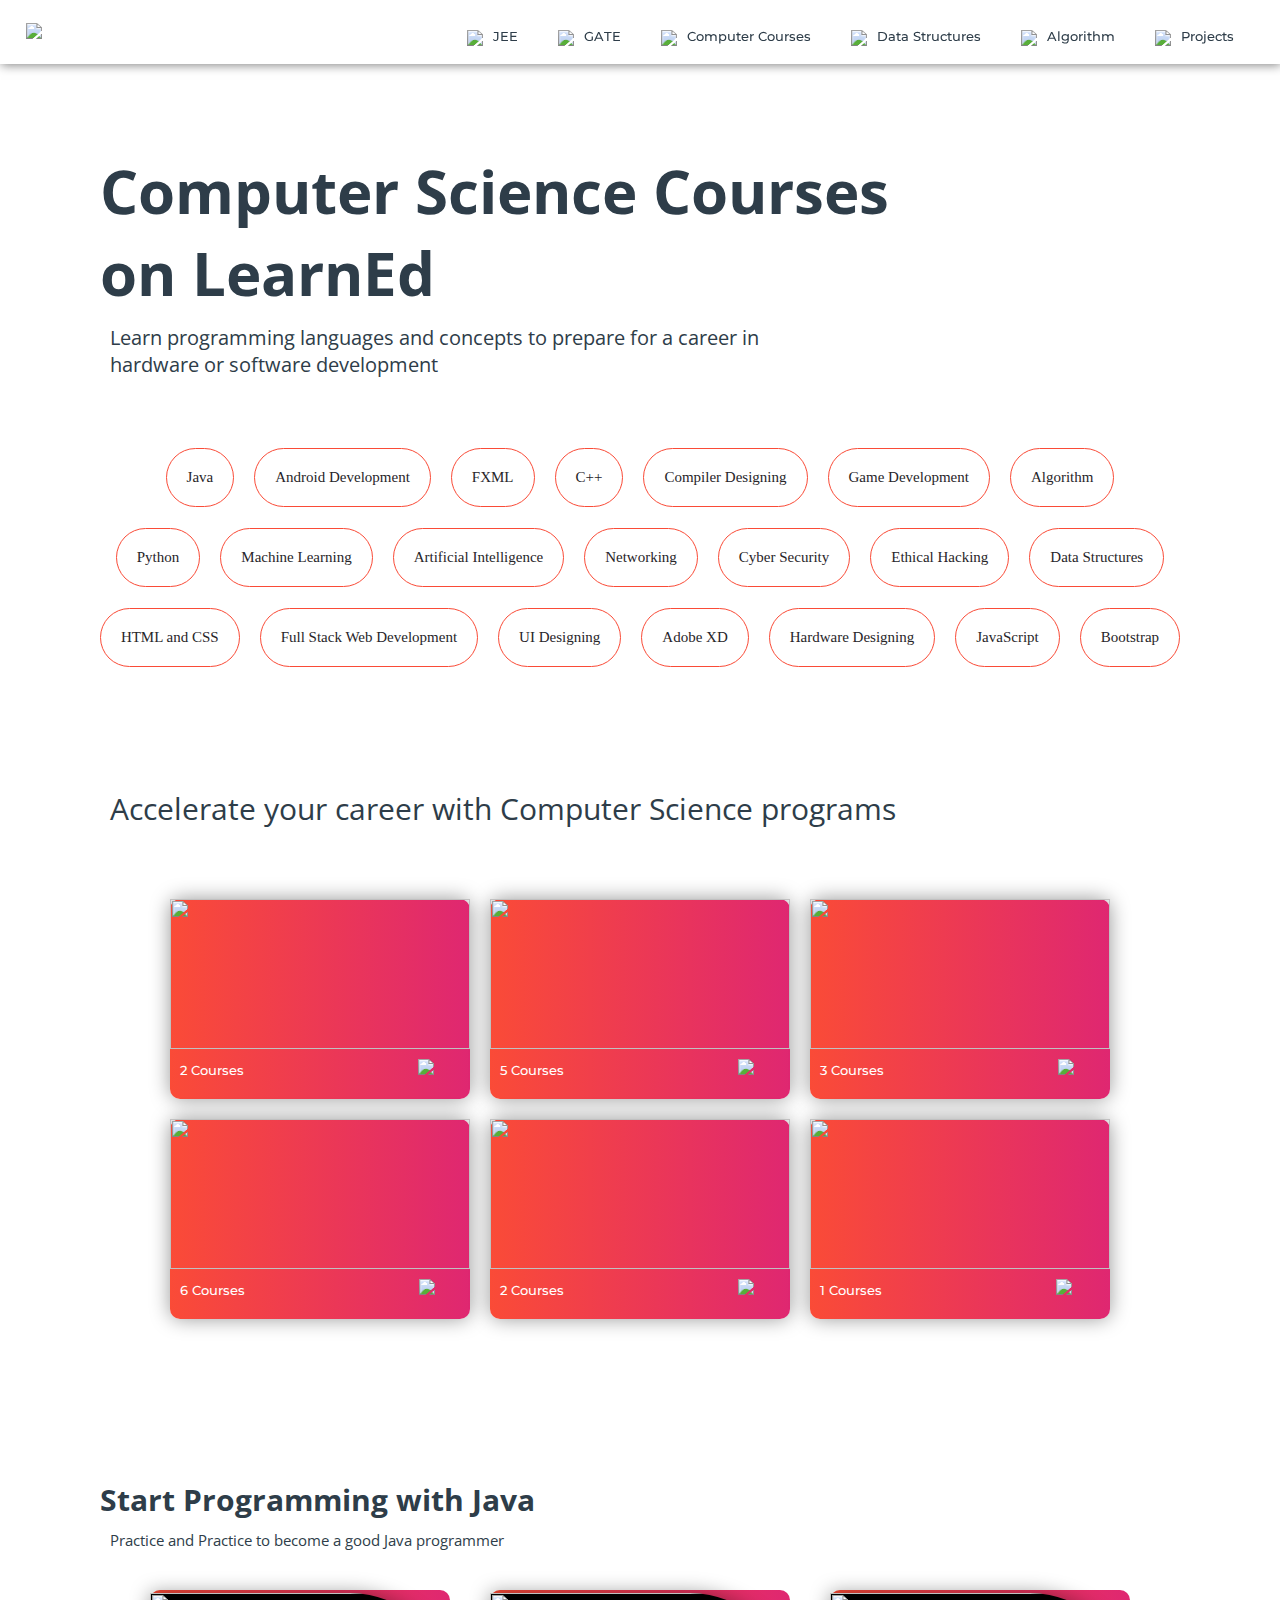
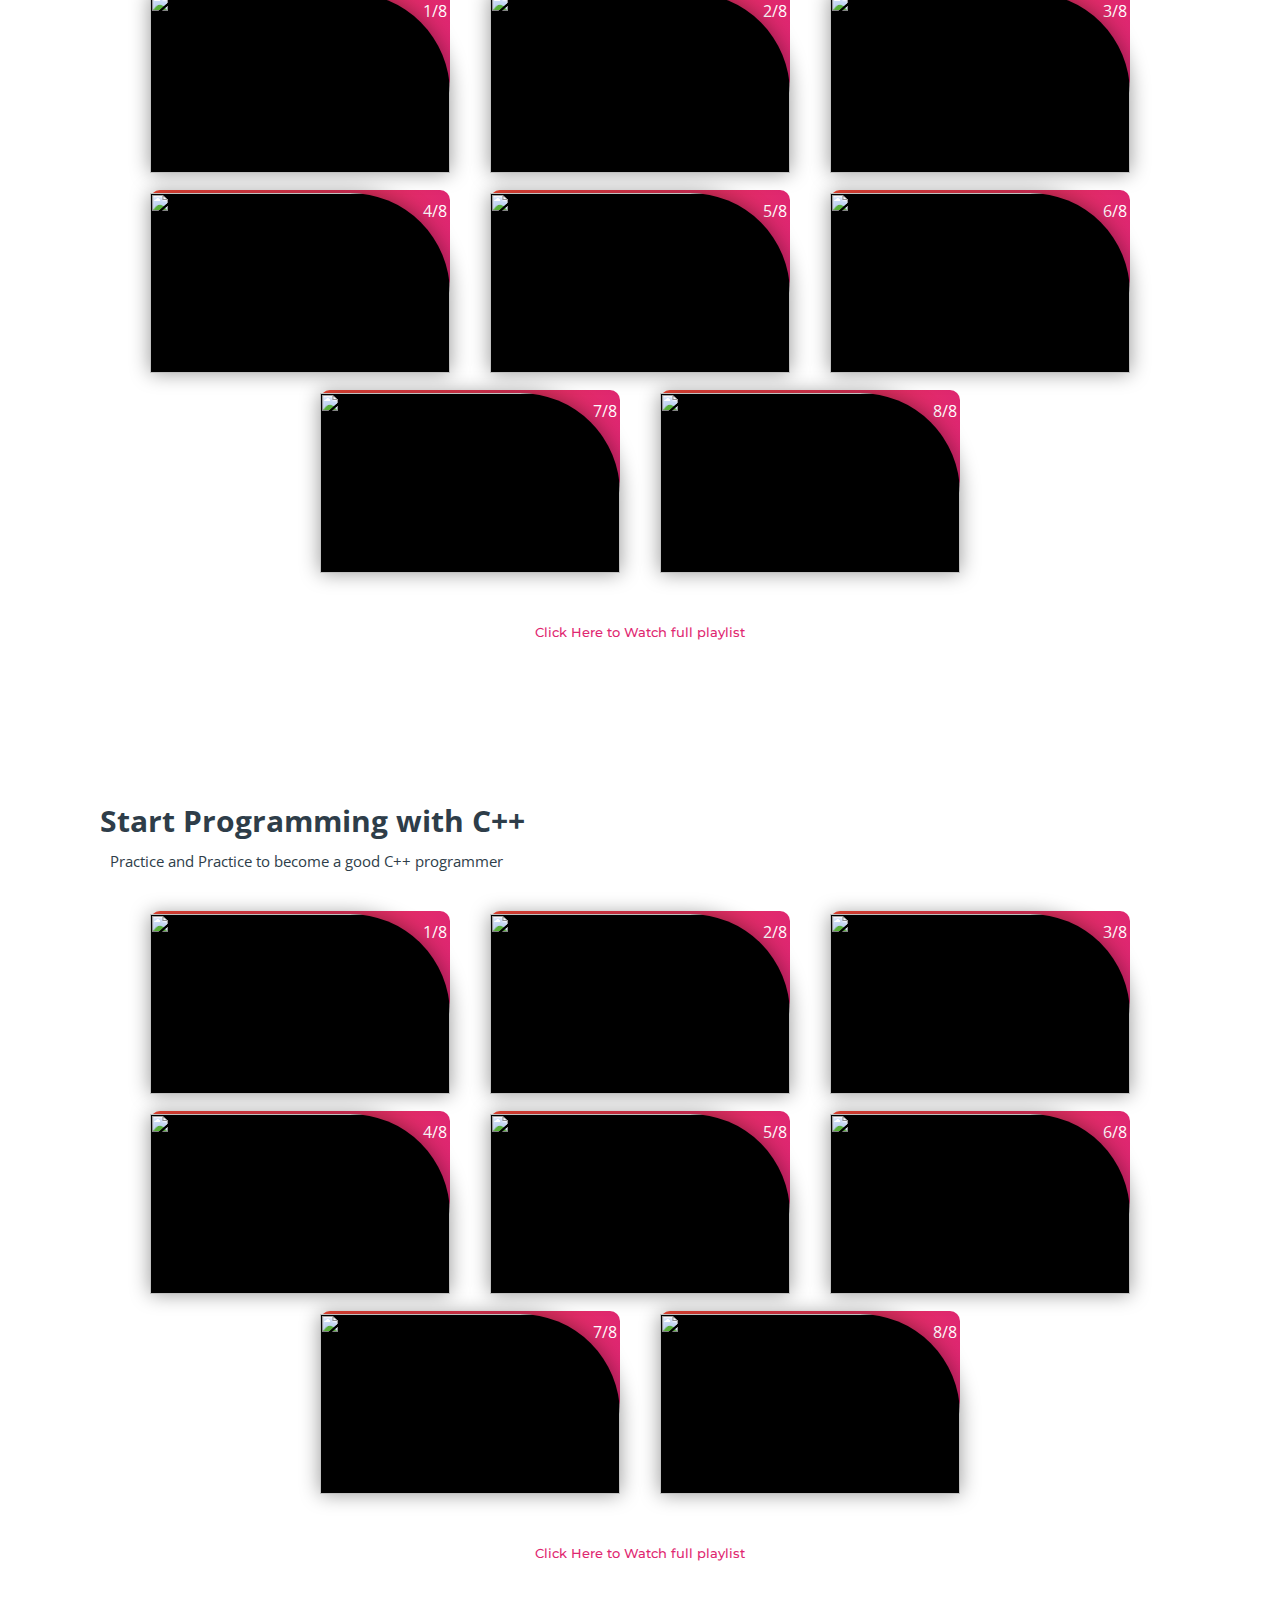
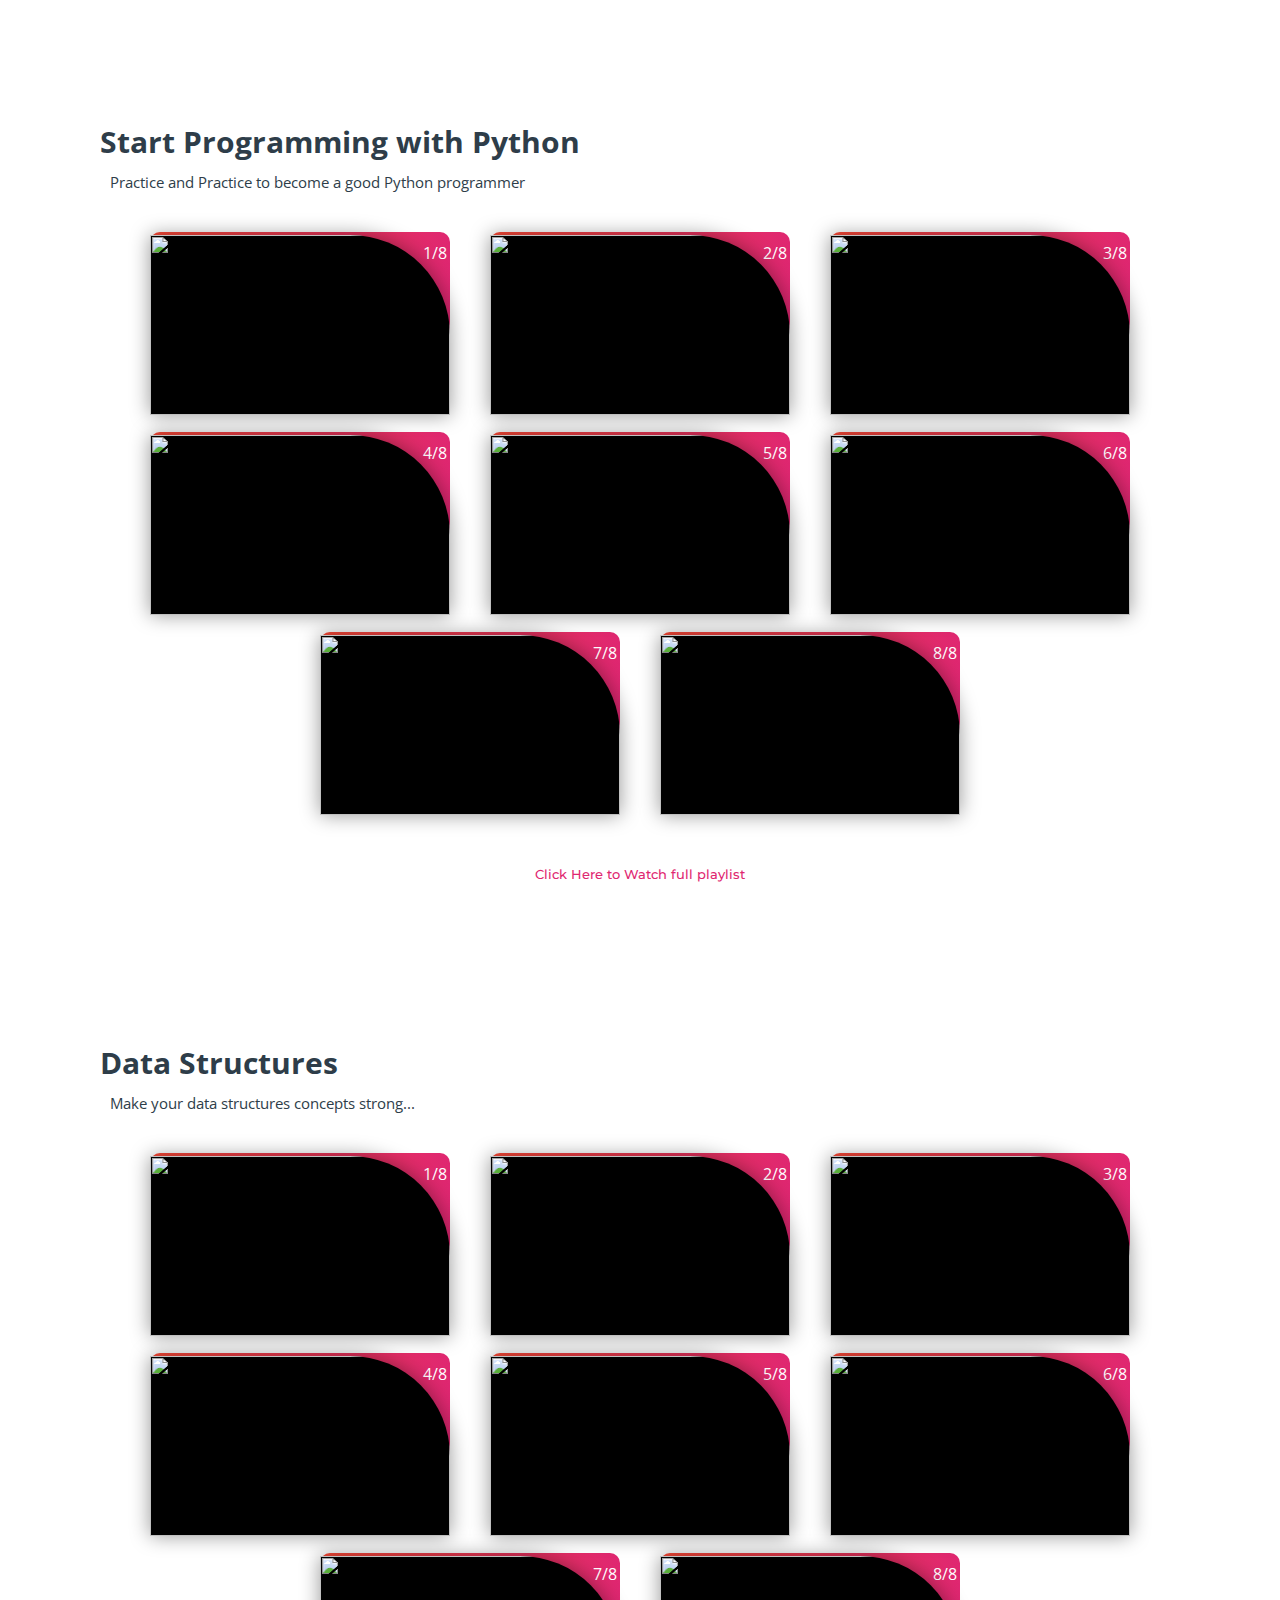
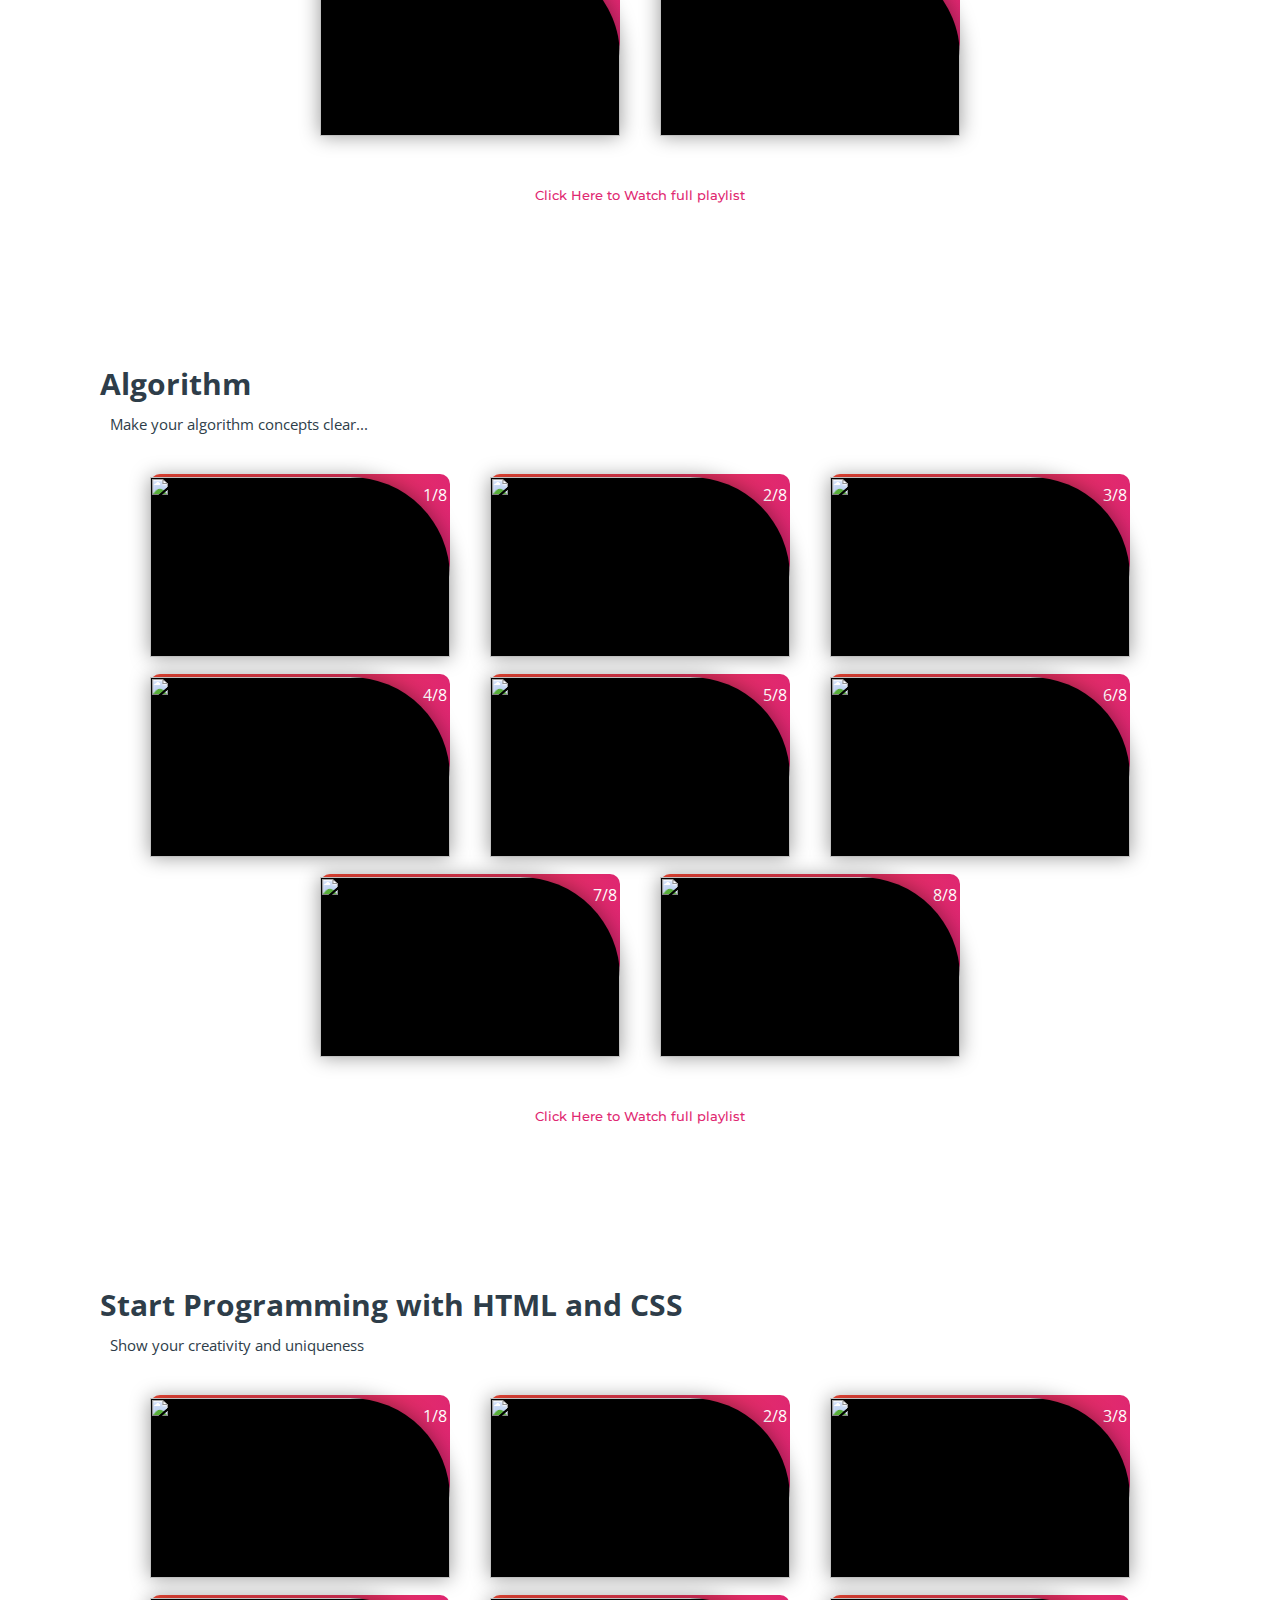
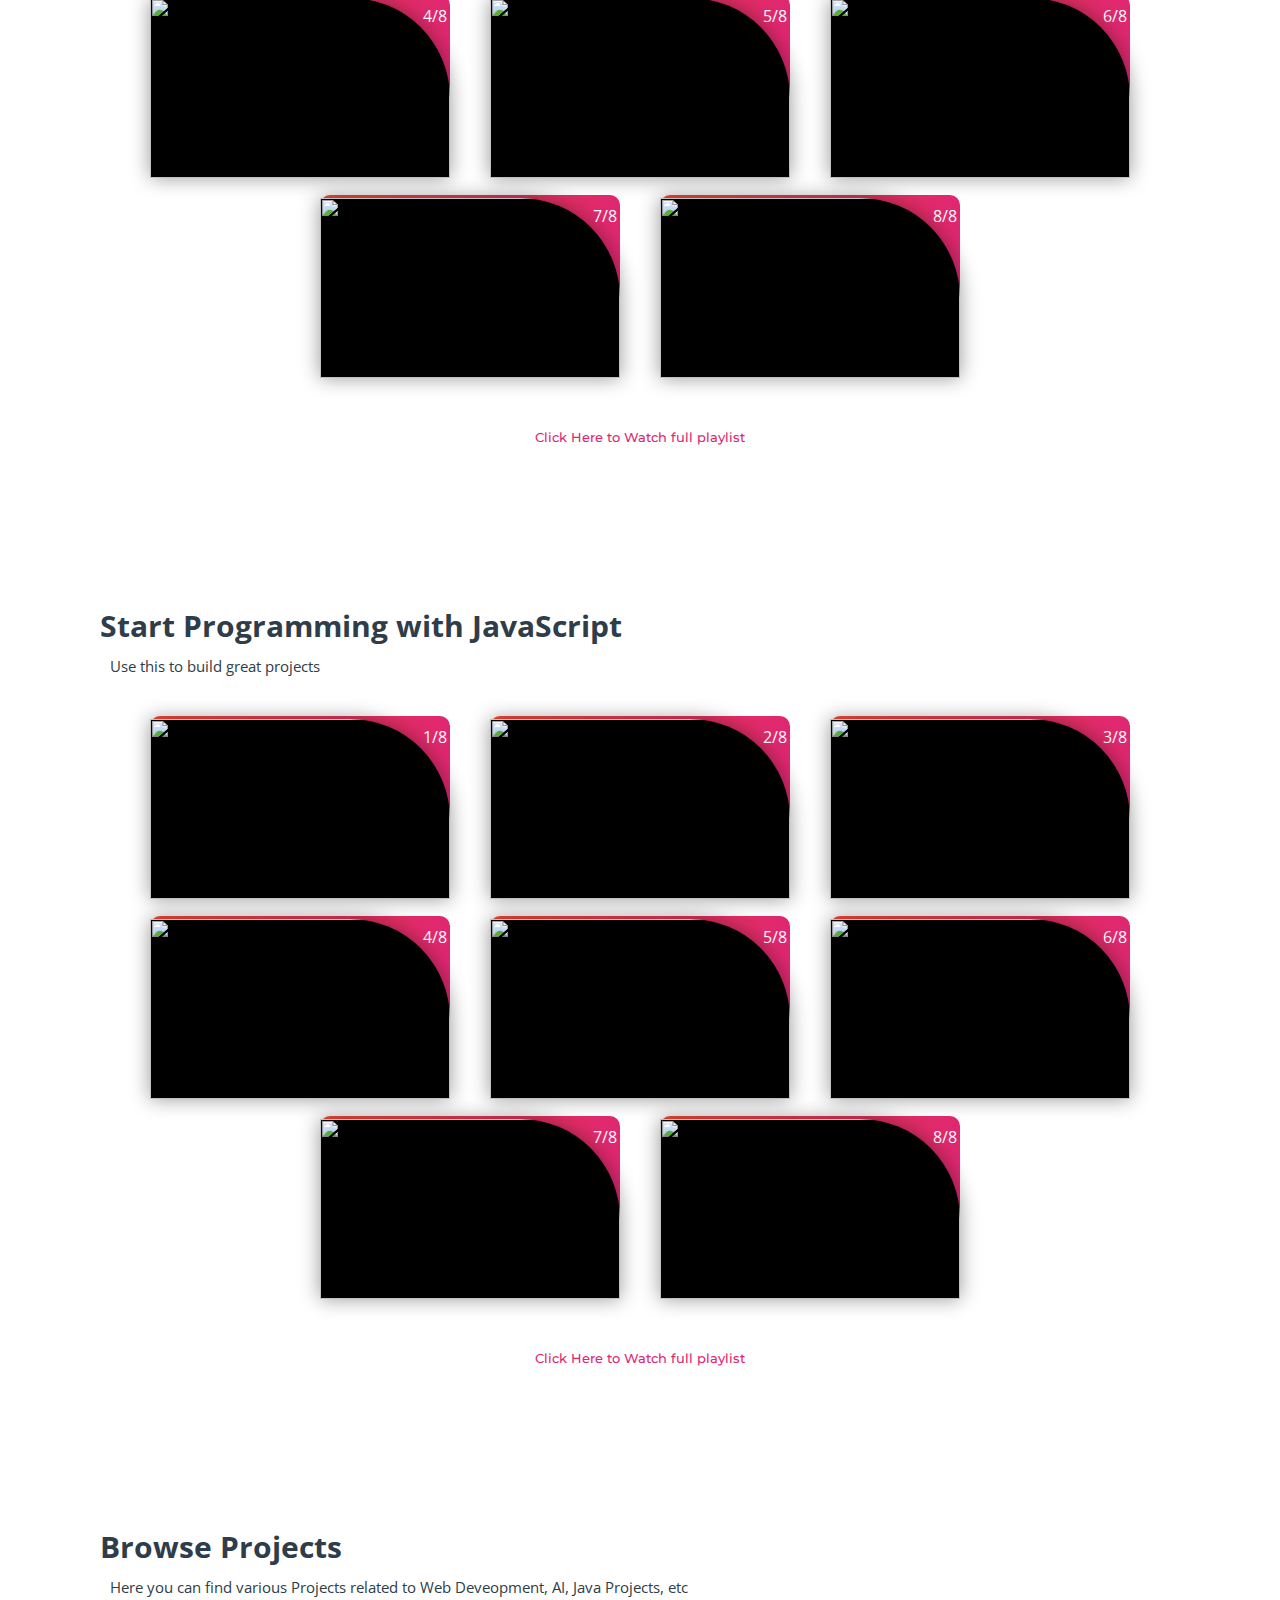
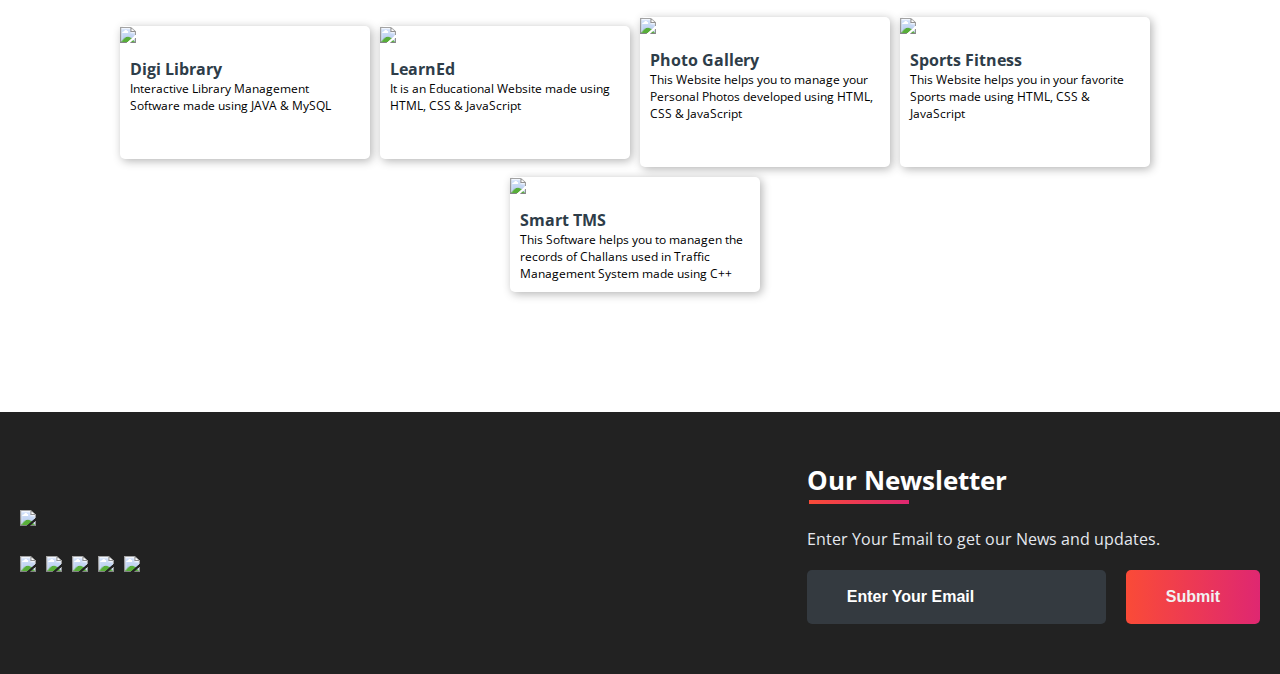
==== subjects/computer_courses.html @ 51c5b4ec "Add files via upload" ====
<!DOCTYPE html>
<html>
<head>
	<link rel="shortcut icon" type="png" href="../images/icon/favicon.png">
	<title>Computer Science Courses on LearnEd</title>
	<link rel="stylesheet" type="text/css" href="subjects.css">
	<script type="text/javascript" src="../script.js"></script>
</head>
<body>
	
<!-- NAVIGATION -->
	<header>
		<div class="nav" id="nav">
			<div id="learned-logo">
			<a href="../index.html"><img src="../images/icon/logo.png" style="width: 120px;"></a></div>
			<div class="switch-tab" id="switch-tab" onclick="switchTAB()"><img src="../images/icon/menu.png"></div>
			<ul id="list-switch">
				<li><a href="jee.html"><img src="../images/courses/d1.png" class="icon">JEE</a></li>
				<li><a href="gate.html"><img src="../images/courses/paper.png" class="icon">GATE</a></li>
				<li><a href="#"><img src="../images/courses/computer.png" class="icon">Computer Courses</a></li>
				<li><a href="#data"><img src="../images/courses/data.png" class="icon">Data Structures</a></li>
				<li><a href="#algo"><img src="../images/courses/algo.png" class="icon">Algorithm</a></li>
				<li><a href="#projects"><img src="../images/courses/projects.png" class="icon">Projects</a></li>
			</ul>
			<div class="search" id="search-switch">
				<input type="search" placeholder="Search" class="srch"><button id="srchbtn"><img src="../images/icon/search.png"></button>
			</div>
		</div>
	</header>
	

<!-- MAIN Heading of Page -->
	<div class="title">
		<span>Computer Science Courses<br>on LearnEd</span>
		<div class="shortdesc">
			<p>Learn programming languages and concepts to prepare for a career in<br>hardware or software development</p>
		</div>
	</div>


<!-- Some KeyWords related to Topic -->
	<div class="course">
		<div class="cbox">
		<div class="det"><a href="#java">Java</a></div>
		<div class="det"><a href="https://developer.android.com/">Android Development</a></div>
		<div class="det"><a href="https://docs.oracle.com/javafx/2/get_started/fxml_tutorial.htm">FXML</a></div>
		<div class="det"><a href="#c++">C++</a></div>
		<div class="det"><a href="https://www.geeksforgeeks.org/introduction-of-compiler-design/">Compiler Designing</a></div>
		<div class="det"><a href="https://www.coursera.org/specializations/game-design-and-development">Game Development</a></div>
		<div class="det"><a href="#algo">Algorithm</a></div>
		</div>
		<div class="cbox">
		<div class="det"><a href="#python">Python</a></div>
		<div class="det"><a href="https://www.coursera.org/learn/machine-learning">Machine Learning</a></div>
		<div class="det"><a href="https://en.wikipedia.org/wiki/Artificial_intelligence">Artificial Intelligence</a></div>
		<div class="det"><a href="https://en.wikipedia.org/wiki/Network">Networking</a></div>
		<div class="det"><a href="https://www.kaspersky.co.in/resource-center/definitions/what-is-cyber-security">Cyber Security</a></div>
		<div class="det"><a href="https://www.eccouncil.org/ethical-hacking/">Ethical Hacking</a></div>
		<div class="det"><a href="#data">Data Structures</a></div>
		</div>
		<div class="cbox">
		<div class="det"><a href="#html_css">HTML and CSS</a></div>
		<div class="det"><a href="https://www.udacity.com/course/full-stack-web-developer-nanodegree--nd0044">Full Stack Web Development</a></div>
		<div class="det"><a href="https://uxplanet.org/what-is-ui-vs-ux-design-and-the-difference-d9113f6612de?gi=6d9d13f4cc95">UI Designing</a></div>
		<div class="det"><a href="https://www.adobe.com/in/products/xd.html">Adobe XD</a></div>
		<div class="det"><a href="https://www.sciencedirect.com/topics/computer-science/hardware-design">Hardware Designing</a></div>
		<div class="det"><a href="#javascript">JavaScript</a></div>
		<div class="det"><a href="#html_css">Bootstrap</a></div>
		</div>
	</div>


<!-- Courses Available -->
	<div class="inbt">
		Accelerate your career with Computer Science programs
	</div>

	<div class="ccard">
	<center>
		<div class="ccardbox">
			<div class="dcard">
				<div class="fpart"><img src="../images/courses/java-course.jpg"></div>
				<a href="#java"><div class="spart">2 Courses <img src="../images/icon/dropdown.png"></div></a>
			</div>
			<div class="dcard">
				<div class="fpart"><img src="../images/courses/python-course.png"></div>
				<a href="#python"><div class="spart">5 Courses <img src="../images/icon/dropdown.png"></div></a>
			</div>
			<div class="dcard">
				<div class="fpart"><img src="../images/courses/c-course.jpg"></div>
				<a href="#c++"><div class="spart">3 Courses <img src="../images/icon/dropdown.png"></div></a>
			</div>
		</div>
		<div class="ccardbox">
			<div class="dcard">
				<div class="fpart"><img src="../images/courses/web-course.jpg"></div>
				<a href="#html_css"><div class="spart">6 Courses <img src="../images/icon/dropdown.png"></div></a>
			</div>
			<div class="dcard">
				<div class="fpart"><img src="../images/courses/data-course.jpg"></div>
				<a href="#data"><div class="spart">2 Courses <img src="../images/icon/dropdown.png"></div></a>
			</div>
			<div class="dcard">
				<div class="fpart"><img src="../images/courses/algo-course.jpg"></div>
				<a href="#algo"><div class="spart">1 Courses <img src="../images/icon/dropdown.png"></div></a>
			</div>
		</div>
	</center>
	</div>


<!-- Videos on JAVA Lectures -->
	<div class="title2" id="java">
		<span>Start Programming with Java</span>
		<div class="shortdesc2">
			<p>Practice and Practice to become a good Java programmer</p>
		</div>
	</div>
	
	<center>
		<div class="ccardbox2">
			<div class="dcard2"><span class="tag" >1/8</span>
				<div class="fpart2">
					<img src="../images/courses/java-course.jpg">
					<iframe src="https://www.youtube.com/embed/IsLyduxZ9sc" frameborder="0" allow="accelerometer; autoplay; encrypted-media; gyroscope; picture-in-picture" allowfullscreen></iframe>
				</div>
			</div>
			<div class="dcard2"><span class="tag" >2/8</span>
				<div class="fpart2">
					<img src="../images/courses/java-course.jpg">
					<iframe src="https://www.youtube.com/embed/U_vuESBFEpE" frameborder="0" allow="accelerometer; autoplay; encrypted-media; gyroscope; picture-in-picture" allowfullscreen></iframe>
				</div>
			</div>
			<div class="dcard2"><span class="tag" >3/8</span>
				<div class="fpart2">
					<img src="../images/courses/java-course.jpg">
					<iframe src="https://www.youtube.com/embed/7i8vbPA37y0" frameborder="0" allow="accelerometer; autoplay; encrypted-media; gyroscope; picture-in-picture" allowfullscreen></iframe>
				</div>
			</div>
			<div class="dcard2"><span class="tag" >4/8</span>
				<div class="fpart2">
					<img src="../images/courses/java-course.jpg">
					<iframe src="https://www.youtube.com/embed/FB47F-QIk3k" frameborder="0" allow="accelerometer; autoplay; encrypted-media; gyroscope; picture-in-picture" allowfullscreen></iframe>
				</div>
			</div>
			<div class="dcard2"><span class="tag" >5/8</span>
				<div class="fpart2">
					<img src="../images/courses/java-course.jpg">
					<iframe src="https://www.youtube.com/embed/8qyVcHJ1Et4" frameborder="0" allow="accelerometer; autoplay; encrypted-media; gyroscope; picture-in-picture" allowfullscreen></iframe>
				</div>
			</div>
			<div class="dcard2"><span class="tag" >6/8</span>
				<div class="fpart2">
					<img src="../images/courses/java-course.jpg">
					<iframe src="https://www.youtube.com/embed/N53Vf8HGd-0" frameborder="0" allow="accelerometer; autoplay; encrypted-media; gyroscope; picture-in-picture" allowfullscreen></iframe>
				</div>
			</div>
			<div class="dcard2"><span class="tag" >7/8</span>
				<div class="fpart2">
					<img src="../images/courses/java-course.jpg">
					<iframe src="https://www.youtube.com/embed/slz2Vc904Qg" frameborder="0" allow="accelerometer; autoplay; encrypted-media; gyroscope; picture-in-picture" allowfullscreen></iframe>
				</div>
			</div>
			<div class="dcard2"><span class="tag" >8/8</span>
				<div class="fpart2">
					<img src="../images/courses/java-course.jpg">
					<iframe src="https://www.youtube.com/embed/Q0NVRQP1Z5g" frameborder="0" allow="accelerometer; autoplay; encrypted-media; gyroscope; picture-in-picture" allowfullscreen></iframe>
				</div>
			</div>
		</div>
	</center>
	<br><br>
	<div class="click-me">
		<a href="https://www.youtube.com/watch?v=IsLyduxZ9sc&list=PLX9Zi6XTqOKQ7TdRz0QynGIKuMV9Q2H8E" target="_blank">Click Here to Watch full playlist</a>
	</div>

<!-- Videos on C++ Lectures -->

	<div class="title2" id="c++">
		<span>Start Programming with C++</span>
		<div class="shortdesc2">
			<p>Practice and Practice to become a good C++ programmer</p>
		</div>
	</div>
	<center>
		<div class="ccardbox2">
			<div class="dcard2"><span class="tag" >1/8</span>
				<div class="fpart2"><img src="../images/courses/c-course.jpg">
					<iframe src="https://www.youtube.com/embed/Iuo9PpGE04Y" frameborder="0" allow="accelerometer; autoplay; encrypted-media; gyroscope; picture-in-picture" allowfullscreen></iframe>
				</div>
			</div>
			<div class="dcard2"><span class="tag" >2/8</span>
				<div class="fpart2"><img src="../images/courses/c-course.jpg">
					<iframe src="https://www.youtube.com/embed/52dHKRD7cdg" frameborder="0" allow="accelerometer; autoplay; encrypted-media; gyroscope; picture-in-picture" allowfullscreen></iframe>
				</div>
			</div>
			<div class="dcard2"><span class="tag" >3/8</span>
				<div class="fpart2"><img src="../images/courses/c-course.jpg">
					<iframe src="https://www.youtube.com/embed/Iuo9PpGE04Y" frameborder="0" allow="accelerometer; autoplay; encrypted-media; gyroscope; picture-in-picture" allowfullscreen></iframe>
				</div>
			</div>
			<div class="dcard2"><span class="tag" >4/8</span>
				<div class="fpart2"><img src="../images/courses/c-course.jpg">
					<iframe src="https://www.youtube.com/embed/Iuo9PpGE04Y" frameborder="0" allow="accelerometer; autoplay; encrypted-media; gyroscope; picture-in-picture" allowfullscreen></iframe>
				</div>
			</div>
		
			<div class="dcard2"><span class="tag" >5/8</span>
				<div class="fpart2"><img src="../images/courses/c-course.jpg">
					<iframe src="https://www.youtube.com/embed/Iuo9PpGE04Y" frameborder="0" allow="accelerometer; autoplay; encrypted-media; gyroscope; picture-in-picture" allowfullscreen></iframe>
				</div>
			</div>
			<div class="dcard2"><span class="tag" >6/8</span>
				<div class="fpart2"><img src="../images/courses/c-course.jpg">
					<iframe src="https://www.youtube.com/embed/Iuo9PpGE04Y" frameborder="0" allow="accelerometer; autoplay; encrypted-media; gyroscope; picture-in-picture" allowfullscreen></iframe>
				</div>
			</div>
			<div class="dcard2"><span class="tag" >7/8</span>
				<div class="fpart2"><img src="../images/courses/c-course.jpg">
					<iframe src="https://www.youtube.com/embed/Iuo9PpGE04Y" frameborder="0" allow="accelerometer; autoplay; encrypted-media; gyroscope; picture-in-picture" allowfullscreen></iframe>
				</div>
			</div>
			<div class="dcard2"><span class="tag" >8/8</span>
				<div class="fpart2"><img src="../images/courses/c-course.jpg">
					<iframe src="https://www.youtube.com/embed/Iuo9PpGE04Y" frameborder="0" allow="accelerometer; autoplay; encrypted-media; gyroscope; picture-in-picture" allowfullscreen></iframe>
				</div>
			</div>
		</div>
	</center>
<br><br>
	<div class="click-me">
		<a href="https://www.youtube.com/watch?v=Iuo9PpGE04Y&feature=youtu.be" target="_blank">Click Here to Watch full playlist</a>
	</div>

<!-- Videos on PYTHON Lectures -->

	<div class="title2" id="python">
		<span>Start Programming with Python</span>
		<div class="shortdesc2">
			<p>Practice and Practice to become a good Python programmer</p>
		</div>
	</div>
	<center>
		<div class="ccardbox2">
			<div class="dcard2"><span class="tag" >1/8</span>
				<div class="fpart2"><img src="../images/courses/python-course.png">
					<iframe src="https://www.youtube.com/embed/QXeEoD0pB3E" frameborder="0" allow="accelerometer; autoplay; encrypted-media; gyroscope; picture-in-picture" allowfullscreen></iframe>
				</div>
			</div>
			<div class="dcard2"><span class="tag" >2/8</span>
				<div class="fpart2"><img src="../images/courses/python-course.png">
					<iframe src="https://www.youtube.com/embed/QXeEoD0pB3E" frameborder="0" allow="accelerometer; autoplay; encrypted-media; gyroscope; picture-in-picture" allowfullscreen></iframe>
				</div>
			</div>
			<div class="dcard2"><span class="tag" >3/8</span>
				<div class="fpart2"><img src="../images/courses/python-course.png">
					<iframe src="https://www.youtube.com/embed/QXeEoD0pB3E" frameborder="0" allow="accelerometer; autoplay; encrypted-media; gyroscope; picture-in-picture" allowfullscreen></iframe>
				</div>
			</div>
			<div class="dcard2"><span class="tag" >4/8</span>
				<div class="fpart2"><img src="../images/courses/python-course.png">
					<iframe src="https://www.youtube.com/embed/QXeEoD0pB3E" frameborder="0" allow="accelerometer; autoplay; encrypted-media; gyroscope; picture-in-picture" allowfullscreen></iframe>
				</div>
			</div>
		
			<div class="dcard2"><span class="tag" >5/8</span>
				<div class="fpart2"><img src="../images/courses/python-course.png">
					<iframe src="https://www.youtube.com/embed/QXeEoD0pB3E" frameborder="0" allow="accelerometer; autoplay; encrypted-media; gyroscope; picture-in-picture" allowfullscreen></iframe>
				</div>
			</div>
			<div class="dcard2"><span class="tag" >6/8</span>
				<div class="fpart2"><img src="../images/courses/python-course.png">
					<iframe src="https://www.youtube.com/embed/QXeEoD0pB3E" frameborder="0" allow="accelerometer; autoplay; encrypted-media; gyroscope; picture-in-picture" allowfullscreen></iframe>
				</div>
			</div>
			<div class="dcard2"><span class="tag" >7/8</span>
				<div class="fpart2"><img src="../images/courses/python-course.png">
					<iframe src="https://www.youtube.com/embed/QXeEoD0pB3E" frameborder="0" allow="accelerometer; autoplay; encrypted-media; gyroscope; picture-in-picture" allowfullscreen></iframe>
				</div>
			</div>
			<div class="dcard2"><span class="tag" >8/8</span>
				<div class="fpart2"><img src="../images/courses/python-course.png">
					<iframe src="https://www.youtube.com/embed/QXeEoD0pB3E" frameborder="0" allow="accelerometer; autoplay; encrypted-media; gyroscope; picture-in-picture" allowfullscreen></iframe>
				</div>
			</div>
		</div>
	</center>

<br><br>
	<div class="click-me">
		<a href="https://youtu.be/QXeEoD0pB3E" target="_blank">Click Here to Watch full playlist</a>
	</div>
<!-- Videos on DATA STRUCTURES Lectures -->

	<div class="title2" id="data">
		<span>Data Structures</span>
		<div class="shortdesc2">
			<p>Make your data structures concepts strong...</p>
		</div>
	</div>
	<center>
		<div class="ccardbox2">
			<div class="dcard2"><span class="tag" >1/8</span>
				<div class="fpart2"><img src="../images/courses/data-course.jpg">
					<iframe src="https://www.youtube.com/embed/Db9ZYbJONHc" frameborder="0" allow="accelerometer; autoplay; encrypted-media; gyroscope; picture-in-picture" allowfullscreen></iframe>
				</div>
			</div>
			<div class="dcard2"><span class="tag" >2/8</span>
				<div class="fpart2"><img src="../images/courses/data-course.jpg">
					<iframe src="https://www.youtube.com/embed/Db9ZYbJONHc" frameborder="0" allow="accelerometer; autoplay; encrypted-media; gyroscope; picture-in-picture" allowfullscreen></iframe>
				</div>
			</div>
			<div class="dcard2"><span class="tag" >3/8</span>
				<div class="fpart2"><img src="../images/courses/data-course.jpg">
					<iframe src="https://www.youtube.com/embed/Db9ZYbJONHc" frameborder="0" allow="accelerometer; autoplay; encrypted-media; gyroscope; picture-in-picture" allowfullscreen></iframe>
				</div>
			</div>
			<div class="dcard2"><span class="tag" >4/8</span>
				<div class="fpart2"><img src="../images/courses/data-course.jpg">
					<iframe src="https://www.youtube.com/embed/Db9ZYbJONHc" frameborder="0" allow="accelerometer; autoplay; encrypted-media; gyroscope; picture-in-picture" allowfullscreen></iframe>
				</div>
			</div>
		
			<div class="dcard2"><span class="tag" >5/8</span>
				<div class="fpart2"><img src="../images/courses/data-course.jpg">
					<iframe src="https://www.youtube.com/embed/Db9ZYbJONHc" frameborder="0" allow="accelerometer; autoplay; encrypted-media; gyroscope; picture-in-picture" allowfullscreen></iframe>
				</div>
			</div>
			<div class="dcard2"><span class="tag" >6/8</span>
				<div class="fpart2"><img src="../images/courses/data-course.jpg">
					<iframe src="https://www.youtube.com/embed/Db9ZYbJONHc" frameborder="0" allow="accelerometer; autoplay; encrypted-media; gyroscope; picture-in-picture" allowfullscreen></iframe>
				</div>
			</div>
			<div class="dcard2"><span class="tag" >7/8</span>
				<div class="fpart2"><img src="../images/courses/data-course.jpg">
					<iframe src="https://www.youtube.com/embed/Db9ZYbJONHc" frameborder="0" allow="accelerometer; autoplay; encrypted-media; gyroscope; picture-in-picture" allowfullscreen></iframe>
				</div>
			</div>
			<div class="dcard2"><span class="tag" >8/8</span>
				<div class="fpart2"><img src="../images/courses/data-course.jpg">
					<iframe src="https://www.youtube.com/embed/Db9ZYbJONHc" frameborder="0" allow="accelerometer; autoplay; encrypted-media; gyroscope; picture-in-picture" allowfullscreen></iframe>
				</div>
			</div>
		</div>
	</center>
<br><br>
	<div class="click-me">
		<a href="https://www.youtube.com/watch?v=Db9ZYbJONHc" target="_blank">Click Here to Watch full playlist</a>
	</div>

<!-- Videos on ALGORITHM Lectures -->

	<div class="title2" id="algo">
		<span>Algorithm</span>
		<div class="shortdesc2">
			<p>Make your algorithm concepts clear...</p>
		</div>
	</div>
	<center>
		<div class="ccardbox2">
			<div class="dcard2"><span class="tag" >1/8</span>
				<div class="fpart2"><img src="../images/courses/algo-course.jpg">
					<iframe src="https://www.youtube.com/embed/0IAPZzGSbME" frameborder="0" allow="accelerometer; autoplay; encrypted-media; gyroscope; picture-in-picture" allowfullscreen></iframe>
				</div>
			</div>
			<div class="dcard2"><span class="tag" >2/8</span>
				<div class="fpart2"><img src="../images/courses/algo-course.jpg">
					<iframe src="https://www.youtube.com/embed/0IAPZzGSbME" frameborder="0" allow="accelerometer; autoplay; encrypted-media; gyroscope; picture-in-picture" allowfullscreen></iframe>
				</div>
			</div>
			<div class="dcard2"><span class="tag" >3/8</span>
				<div class="fpart2"><img src="../images/courses/algo-course.jpg">
					<iframe src="https://www.youtube.com/embed/0IAPZzGSbME" frameborder="0" allow="accelerometer; autoplay; encrypted-media; gyroscope; picture-in-picture" allowfullscreen></iframe>
				</div>
			</div>
			<div class="dcard2"><span class="tag" >4/8</span>
				<div class="fpart2"><img src="../images/courses/algo-course.jpg">
					<iframe src="https://www.youtube.com/embed/0IAPZzGSbME" frameborder="0" allow="accelerometer; autoplay; encrypted-media; gyroscope; picture-in-picture" allowfullscreen></iframe>
				</div>
			</div>
		
			<div class="dcard2"><span class="tag" >5/8</span>
				<div class="fpart2"><img src="../images/courses/algo-course.jpg">
					<iframe src="https://www.youtube.com/embed/0IAPZzGSbME" frameborder="0" allow="accelerometer; autoplay; encrypted-media; gyroscope; picture-in-picture" allowfullscreen></iframe>
				</div>
			</div>
			<div class="dcard2"><span class="tag" >6/8</span>
				<div class="fpart2"><img src="../images/courses/algo-course.jpg">
					<iframe src="https://www.youtube.com/embed/0IAPZzGSbME" frameborder="0" allow="accelerometer; autoplay; encrypted-media; gyroscope; picture-in-picture" allowfullscreen></iframe>
				</div>
			</div>
			<div class="dcard2"><span class="tag" >7/8</span>
				<div class="fpart2"><img src="../images/courses/algo-course.jpg">
					<iframe src="https://www.youtube.com/embed/0IAPZzGSbME" frameborder="0" allow="accelerometer; autoplay; encrypted-media; gyroscope; picture-in-picture" allowfullscreen></iframe>
				</div>
			</div>
			<div class="dcard2"><span class="tag" >8/8</span>
				<div class="fpart2"><img src="../images/courses/algo-course.jpg">
					<iframe src="https://www.youtube.com/embed/0IAPZzGSbME" frameborder="0" allow="accelerometer; autoplay; encrypted-media; gyroscope; picture-in-picture" allowfullscreen></iframe>
				</div>
			</div>
		</div>
	</center>
<br><br>
	<div class="click-me">
		<a href="https://www.youtube.com/watch?v=0IAPZzGSbME" target="_blank">Click Here to Watch full playlist</a>
	</div>

<!-- Videos on HTML and CSS Lectures -->

	<div class="title2" id="html_css">
		<span>Start Programming with HTML and CSS</span>
		<div class="shortdesc2">
			<p>Show your creativity and uniqueness</p>
		</div>
	</div>
	<center>
		<div class="ccardbox2">
			<div class="dcard2"><span class="tag" >1/8</span>
				<div class="fpart2"><img src="../images/courses/web-course.jpg">
					<iframe src="https://www.youtube.com/embed/TKYsuU86-DQ" frameborder="0" allow="accelerometer; autoplay; encrypted-media; gyroscope; picture-in-picture" allowfullscreen></iframe>
				</div>
			</div>
			<div class="dcard2"><span class="tag" >2/8</span>
				<div class="fpart2"><img src="../images/courses/web-course.jpg">
					<iframe src="https://www.youtube.com/embed/TKYsuU86-DQ" frameborder="0" allow="accelerometer; autoplay; encrypted-media; gyroscope; picture-in-picture" allowfullscreen></iframe>
				</div>
			</div>
			<div class="dcard2"><span class="tag" >3/8</span>
				<div class="fpart2"><img src="../images/courses/web-course.jpg">
					<iframe src="https://www.youtube.com/embed/TKYsuU86-DQ" frameborder="0" allow="accelerometer; autoplay; encrypted-media; gyroscope; picture-in-picture" allowfullscreen></iframe>
				</div>
			</div>
			<div class="dcard2"><span class="tag" >4/8</span>
				<div class="fpart2"><img src="../images/courses/web-course.jpg">
					<iframe src="https://www.youtube.com/embed/TKYsuU86-DQ" frameborder="0" allow="accelerometer; autoplay; encrypted-media; gyroscope; picture-in-picture" allowfullscreen></iframe>
				</div>
			</div>
		
			<div class="dcard2"><span class="tag" >5/8</span>
				<div class="fpart2"><img src="../images/courses/web-course.jpg">
					<iframe src="https://www.youtube.com/embed/TKYsuU86-DQ" frameborder="0" allow="accelerometer; autoplay; encrypted-media; gyroscope; picture-in-picture" allowfullscreen></iframe>
				</div>
			</div>
			<div class="dcard2"><span class="tag" >6/8</span>
				<div class="fpart2"><img src="../images/courses/web-course.jpg">
					<iframe src="https://www.youtube.com/embed/TKYsuU86-DQ" frameborder="0" allow="accelerometer; autoplay; encrypted-media; gyroscope; picture-in-picture" allowfullscreen></iframe>
				</div>
			</div>
			<div class="dcard2"><span class="tag" >7/8</span>
				<div class="fpart2"><img src="../images/courses/web-course.jpg">
					<iframe src="https://www.youtube.com/embed/TKYsuU86-DQ" frameborder="0" allow="accelerometer; autoplay; encrypted-media; gyroscope; picture-in-picture" allowfullscreen></iframe>
				</div>
			</div>
			<div class="dcard2"><span class="tag" >8/8</span>
				<div class="fpart2"><img src="../images/courses/web-course.jpg">
					<iframe src="https://www.youtube.com/embed/TKYsuU86-DQ" frameborder="0" allow="accelerometer; autoplay; encrypted-media; gyroscope; picture-in-picture" allowfullscreen></iframe>
				</div>
			</div>
		</div>
	</center>

<br><br>
	<div class="click-me">
		<a href="https://www.youtube.com/watch?v=TKYsuU86-DQ" target="_blank">Click Here to Watch full playlist</a>
	</div>
<!-- Videos on JAVASCRIPT Lectures -->

	<div class="title2" id="javascript">
		<span>Start Programming with JavaScript</span>
		<div class="shortdesc2">
			<p>Use this to build great projects</p>
		</div>
	</div>
	<center>
		<div class="ccardbox2">
			<div class="dcard2"><span class="tag" >1/8</span>
				<div class="fpart2"><img src="../images/courses/javascript-course.jpg">
					<iframe src="https://www.youtube.com/embed/uDwSnnhl1Ng" frameborder="0" allow="accelerometer; autoplay; encrypted-media; gyroscope; picture-in-picture" allowfullscreen></iframe>
				</div>
			</div>
			<div class="dcard2"><span class="tag" >2/8</span>
				<div class="fpart2"><img src="../images/courses/javascript-course.jpg">
					<iframe src="https://www.youtube.com/embed/uDwSnnhl1Ng" frameborder="0" allow="accelerometer; autoplay; encrypted-media; gyroscope; picture-in-picture" allowfullscreen></iframe>
				</div>
			</div>
			<div class="dcard2"><span class="tag" >3/8</span>
				<div class="fpart2"><img src="../images/courses/javascript-course.jpg">
					<iframe src="https://www.youtube.com/embed/uDwSnnhl1Ng" frameborder="0" allow="accelerometer; autoplay; encrypted-media; gyroscope; picture-in-picture" allowfullscreen></iframe>
				</div>
			</div>
			<div class="dcard2"><span class="tag" >4/8</span>
				<div class="fpart2"><img src="../images/courses/javascript-course.jpg">
					<iframe src="https://www.youtube.com/embed/uDwSnnhl1Ng" frameborder="0" allow="accelerometer; autoplay; encrypted-media; gyroscope; picture-in-picture" allowfullscreen></iframe>
				</div>
			</div>
		
			<div class="dcard2"><span class="tag" >5/8</span>
				<div class="fpart2"><img src="../images/courses/javascript-course.jpg">
					<iframe src="https://www.youtube.com/embed/uDwSnnhl1Ng" frameborder="0" allow="accelerometer; autoplay; encrypted-media; gyroscope; picture-in-picture" allowfullscreen></iframe>
				</div>
			</div>
			<div class="dcard2"><span class="tag" >6/8</span>
				<div class="fpart2"><img src="../images/courses/javascript-course.jpg">
					<iframe src="https://www.youtube.com/embed/uDwSnnhl1Ng" frameborder="0" allow="accelerometer; autoplay; encrypted-media; gyroscope; picture-in-picture" allowfullscreen></iframe>
				</div>
			</div>
			<div class="dcard2"><span class="tag" >7/8</span>
				<div class="fpart2"><img src="../images/courses/javascript-course.jpg">
					<iframe src="https://www.youtube.com/embed/uDwSnnhl1Ng" frameborder="0" allow="accelerometer; autoplay; encrypted-media; gyroscope; picture-in-picture" allowfullscreen></iframe>
				</div>
			</div>
			<div class="dcard2"><span class="tag" >8/8</span>
				<div class="fpart2"><img src="../images/courses/javascript-course.jpg">
					<iframe src="https://www.youtube.com/embed/uDwSnnhl1Ng" frameborder="0" allow="accelerometer; autoplay; encrypted-media; gyroscope; picture-in-picture" allowfullscreen></iframe>
				</div>
			</div>
		</div>
	</center>
<br><br>
	<div class="click-me">
		<a href="https://www.youtube.com/watch?v=uDwSnnhl1Ng" target="_blank">Click Here to Watch full playlist</a>
	</div>

<!-- PROJECTS -->
	<div class="title2" id="projects">
		<span>Browse Projects</span>
		<div class="shortdesc2">
			<p>Here you can find various Projects related to Web Deveopment, AI, Java Projects, etc</p>
		</div>
	</div>
	<div class="project-panel">
		<div class="project-card">
			<img src="../images/projects/p1.jpg">
			<div class="info">
				<h4>Digi Library</h4><p>Interactive Library Management Software made using JAVA & MySQL</p>
				<div class="download"><a href="https://github.com/roshan9419" target="_blank">Download</a></div>	
			</div>
		</div>
		<div class="project-card">
			<img src="../images/projects/p2.jpg">
			<div class="info">
				<h4>LearnEd</h4><p>It is an Educational Website made using HTML, CSS & JavaScript</p>
				<div class="download"><a href="https://github.com/roshan9419" target="_blank">Download</a></div>
			</div>
		</div>
		<div class="project-card">
			<img src="../images/projects/p3.jpg">
			<div class="info">
				<h4>Photo Gallery</h4><p>This Website helps you to manage your Personal Photos developed using HTML, CSS & JavaScript</p>
				<div class="download"><a href="https://github.com/roshan9419" target="_blank">Download</a></div>
			</div>
		</div>
		<div class="project-card">
			<img src="../images/projects/p4.jpg">
			<div class="info">
				<h4>Sports Fitness</h4><p>This Website helps you in your favorite Sports made using HTML, CSS & JavaScript</p>
				<div class="download"><a href="https://github.com/roshan9419" target="_blank">Download</a></div>
			</div>
		</div>
		<div class="project-card">
			<img src="../images/projects/p5.jpg">
			<div class="info">
				<h4>Smart TMS</h4><p>This Software helps you to managen the records of Challans used in Traffic Management System made using C++</p>
			</div>
		</div>

	</div>

<br><br><br><br><br>

<!-- FOOTER -->
<footer>
	<div class="footer-container">
		<div class="left-col">
			<img src="../images/icon/logo - Copy.png" style="width: 200px;">
			<div class="logo"></div>
			<div class="social-media">
				<a href="#"><img src="../images/icon\fb.png"></a>
				<a href="#"><img src="../images/icon\insta.png"></a>
				<a href="#"><img src="../images/icon\tt.png"></a>
				<a href="#"><img src="../images/icon\ytube.png"></a>
				<a href="#"><img src="../images/icon\linkedin.png"></a>
			</div>
		</div>
		<div class="right-col">
			<h1 style="color: #fff">Our Newsletter</h1>
			<div class="border"></div><br>
			<p>Enter Your Email to get our News and updates.</p>
			<form class="newsletter-form">
				<input class="txtb" type="email" placeholder="Enter Your Email">
				<input class="btn" type="submit" value="Submit">
			</form>
		</div>
	</div>
</footer>

</body>
</html>
---- subjects/subjects.css ----
@import url('https://fonts.googleapis.com/css?family=Montserrat:500&display=swap');
@import url('https://fonts.googleapis.com/css?family=Dancing+Script&display=swap');
@import url('https://fonts.googleapis.com/css?family=Open+Sans&display=swap');

* {
	box-sizing: border-box;
	margin: 0;
	padding: 0;
}
html {
	scroll-behavior: smooth;
}
body {
	background: #FFF;
	font-family: 'Open Sans', sans-serif;
}

/*SCROLLBAR Styling*/
::-webkit-scrollbar {
  width: 5px;
}
::-webkit-scrollbar-thumb {
  background: #FA4B37;
  border-radius: 5px;
}
::-webkit-scrollbar-thumb:hover {
  background: #DF2771; 
}

/*NAVIGATION BAR*/
.nav
{
	width: 100%;
	background-color: #fff;
	display: flex;
	flex-wrap: wrap;
	justify-content: space-between;
	align-items: center;
	padding: 20px 2%;
	position: fixed;
	top: 0px;
	z-index: 10;
	box-shadow: 1px 1px 10px rgba(0,0,0,0.5);
}

.nav li, a, button
{
	float: left;
	font-family: "Montserrat", sans-serif;
	font-weight: 500;
	font-size: 13px;
	color: #2E3D49;
	display: block;
	text-decoration: none;
	text-align: center;
}

.nav ul li img {
	width: 20px;
	margin-right: 10px;
	transform: translateY(5px);
	padding-top: 5px;
}

.nav ul li 
{
	list-style: none;
	display: inline-block;
	padding: 0px 20px;
}

.nav ul li a
{
	transition: all 0.3s ease 0s;
}

.nav ul li a:hover
{
	color: #FA4B37;
}

.nav button
{
	padding: 9px 25px;
	background: linear-gradient(to right, #FA4B37, #DF2771);
	color: #fff;
	border: none;
	border-radius: 5px;
	cursor: pointer;
	outline: none;
	transition: all 0.3s ease 0s;
}
#srchbtn {
	padding: 9px 20px;
}
#srchbtn img {
	width: 15px;
	filter: brightness(100);
}
.nav button:hover
{
	opacity: .9;
}
.nav .search
{
	float: right;
}
.nav .search .srch
{
	font-size: 13px;
	width: 300px;
	border: none;
	outline: none;
	border-bottom: 2px solid #FA4B37;
	padding: 9px;
}
.nav .search button
{
	margin-right: 5px;
	float: right;
	margin-left: 10px;
}
.nav .switch-tab {
	cursor: pointer;
	visibility: hidden;
}
.nav .switch-tab img {
	width: 20px;
}
.nav .check-box {
	cursor: pointer;
	visibility: hidden;
}

/*TITLE*/
.title {
	margin-top: 150px;
	margin-left: 100px;
}
.title span{
	font-weight: 700;
	font-family: 'Open Sans', sans-serif;
	font-size: 60px;
	color: #2E3D49;
}
.title .shortdesc {
	padding: 10px;
	font-family: 'Open Sans', sans-serif;
	font-size: 20px;
	color: #2E3D49;
	margin-bottom: 50px;
}

/*Quick Links*/
.course {
	display: grid;
	justify-content: center;
}

.cbox {
	display: inline-flex;
	flex-wrap: wrap;
	justify-content: center;
}
.cbox .det {
	height: 60px;
	margin: 10px;
	background: #fff;
	cursor: pointer;
	border-radius: 50px;
}
.cbox .det a{
	justify-content: space-around;
	width: 100%;
	padding: 20px;
	border-radius: 50px;
	border: 1px solid #FA4B37;
	font-size: 15px;
	color: #272529;
	font-family: cursive;
	text-decoration: none;
}

.cbox .det a:hover{
	background: linear-gradient(to right, #FA4B37, #DF2771);
	color: white;
}

.inbt {
	padding: 10px;
	font-family: 'Open Sans', sans-serif;
	font-size: 30px;
	color: #2E3D49;
	margin: 100px;
	margin-bottom: 50px;
}

/*COURSES AVAILABLE*/
.ccard {
	display: flex;
	flex-wrap: wrap;
	justify-content: center;
	align-items: center;
}
.ccardbox {
	display: flex;
	flex-wrap: wrap;
	justify-content: center;
}

.dcard {
	margin: 10px;
	width: 300px;
	height: 200px;
	background: linear-gradient(to right, #FA4B37, #DF2771);
	border-radius: 10px;
	box-shadow: 0 0 20px rgba(0,0,0,0.4);
}

.dcard .fpart {
	width: inherit;
	height: 150px;
	color: #000;
	text-align: left;
	overflow: hidden;
}
.dcard .fpart img {
	width: 100%;
	height: 100%;
}

.dcard .spart {
	padding: 10px;
	padding-right: 0px;
	color: #fff;
	text-align: left;
	cursor: pointer;
}
.dcard .spart img {
	width: 20px;
	margin-left: 170px;
	cursor: pointer;
	/* transform: rotate(180deg); */
}

.dcard:hover .fpart img{
	transition: .8s ease;
	transform: scale(1.2);
}

/*Small Titles for  Topics*/
.title2 {
	position: relative;
	padding-top: 150px;
	margin-left: 100px;
}
.title2 span{
	font-weight: 700;
	font-family: 'Open Sans', sans-serif;
	font-size: 30px;
	color: #2E3D49;
}
.title2 .shortdesc2 {
	padding: 10px;
	font-family: 'Open Sans', sans-serif;
	font-size: 15px;
	color: #2E3D49;
	margin-bottom: 10px;
}

/*Videos Section*/
.ccardbox2 {
	display: flex;
	justify-content: center;
	flex-wrap: wrap;
}

.dcard2 {
	margin: 20px;
	width: 300px;
	height: 160px;
	background: linear-gradient(to right, #FA4B37, #DF2771);
	border-radius: 10px;
}
.dcard2:hover .fpart2 img {
	display: none;
}
.dcard2 .fpart2 { 
	width: inherit;
	height: 180px;
	background: #000;
	color: #000;
	text-align: left;
	border-top-right-radius: 100px;
	transform: translateY(-19px);
	box-shadow: 0 0 20px rgba(0,0,0,0.4);
	overflow: hidden;
}
.dcard2 .tag {
	position: relative;
	margin-left: 270px;
	top: 10px;
	color: #fff;
}
.dcard2 .fpart2 img {
	width: 100%;
	height: 100%;
}
.fpart2 iframe {
	height: inherit;
	width: inherit;
}

/*Watch Full Playlist*/
.click-me {
	justify-content: center;
	display: flex;
}
.click-me a {
	color: #DF2771;
	text-decoration: none;
	transition-duration: .5s;
	padding: 10px;
}
.click-me a:hover {
	background: #DF2771;
	color: #fff;
}

/*PROJECTS*/
.project-panel {
	/*background: #000;*/
	display: flex;
	flex-wrap: wrap;
	align-items: center;
	justify-content: center;
}
.project-card {
	width: 250px;
	/*height: 220px;*/
	background: #fff;
	margin-right: 10px;
	margin-bottom: 10px;
	border-radius: 5px;
	cursor: pointer;
	box-shadow: 2px 2px 10px rgba(0,0,0,0.3);
}
.project-card img {
	width: inherit;
	/*height: 140px;*/
}
.project-card:hover {
	transform: scale(1.2);
	transition: .5s ease;
}
.project-card:hover .download a{
	visibility: visible;
}
.project-card .info {
	padding: 10px;
}
.project-card .info h4 {
	color: #2E3D49;
}
.project-card .info p {
	font-size: 12px;
}
.download {
	margin-top: 10px;
	display: flex;
	justify-content: center;
}
.download a{
	padding: 5px 10px;
	color: #DF2771;
	font-size: .8em;
	visibility: hidden;
}
.download:hover a{
	transition: .5s ease;
	background: #DF2771;
	color: #fff;
}


/*Sample Papers*/

.sample {
	display: flex;
	align-items: center;
	flex-wrap: wrap;
	justify-content: space-around;
}
.lastSample {
	margin-bottom: 100px;
}
.sample ul {
	margin: 20px;
}

.sample ul li{
	padding: 28px;
	list-style: none;
}

.sample ul li a {
	color: #FA4B37;
	width: 300px;
	font-size: 20px;
}

/*Footer*/

footer {
	color: #E5E8EF;
	background: #000D;
	padding: 50px 0; 
}

footer .footer-container {
	max-width: 1300px;
	margin: auto;
	padding: 0 20px;
	display: flex;
	justify-content: space-between;
	align-items: center;
	flex-wrap: wrap-reverse;
}

footer .social-media img{
	width: 22px;
}

footer .logo {
	width: 180px;
	color: #fff;
	font-family: 'Montserrat', cursive;
}
footer .social-media{
	margin: 20px 0;
}

footer .social-media a{
	color: #001a21;
	margin-right: 10px;
	font-size: 22px;
	text-decoration: none;
}

footer .right-col h1{
	font-size: 26px;
}
footer .border{
	width: 100px;
	height: 4px;
	background: linear-gradient(to right, #FA4B37, #DF2771);
	margin: 2px;
}

footer .newsletter-form {
	display: flex;
	justify-content: center;
	align-items: center;
	flex-wrap: wrap;
}
footer input::placeholder {
  color: white !important;
}
footer .txtb {
	flex: 1;
	padding: 18px 40px;
	font-size: 16px;
	background: #343A40;
	border: none;
	font-weight: 700;
	outline: none;
	border-radius: 5px;
	min-width: 260px;
	margin-top: 20px;
	color: white;
}

footer .btn {
	margin-top: 20px;
	padding: 18px 40px;
	font-size: 16px;
	color: #f1f1f1;
	background: linear-gradient(to right, #FA4B37, #DF2771);
	border: none;
	font-weight: 700;
	outline: none;
	border-radius: 5px;
	margin-left: 20px;
	cursor: pointer;
	transition: opacity .3s linear;	
}

footer .btn:hover {
	opacity: .7;
}


/*For Responsive Website*/
@media screen and (max-width: 960px) {
	.footer-container {
		max-width: 600px;
	}
	.right-col {
		width: 100%;
		margin-bottom: 60px;
	}
	.left-col {
		width: 100%;
		text-align: center;
	}
	.social-media {
		display: flex;
		justify-content: center;
	}
}

@media screen and (max-width: 700px) {
	footer .btn{
		margin: 0;
		width: 100%;
		margin-top: 20px;
	}
}
@media screen and (max-width: 1366px) {
	.search {
		display: none;
		margin-bottom: 10px;
	}
}

@media screen and (max-width: 1000px) {
	.nav ul, .nav .search {
		display: none;
	}
	.nav #learned-logo {
		transition: 1s ease;
		margin-left: 40%;
		transform: scale(1.5);
	}
	.nav ul li{
		width: 100%;
		margin-bottom: 5px;
	}
	.nav .switch-tab {
		visibility: visible;
	}
	.nav .check-box {
		visibility: visible;
	}
	.search {
		visibility: visible;
		margin: 30px;
		margin-top: 0px;
	}
}
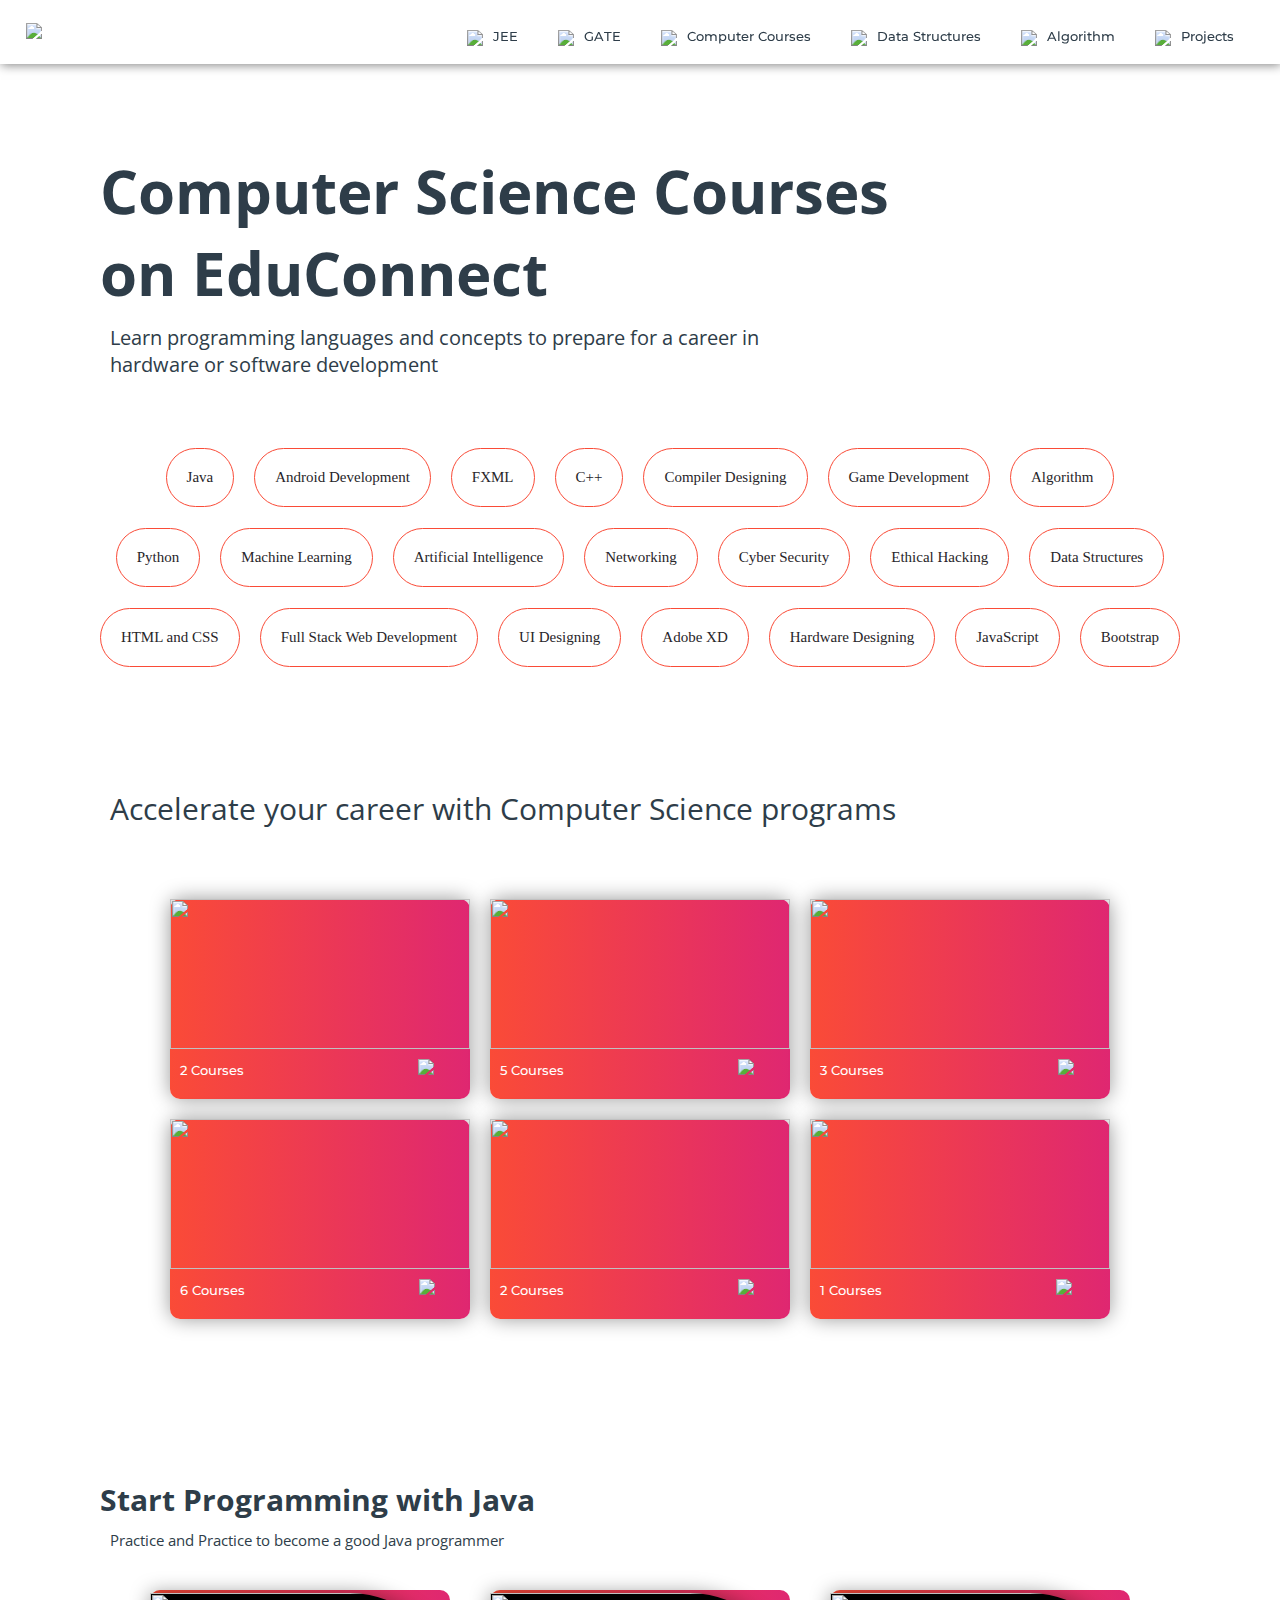
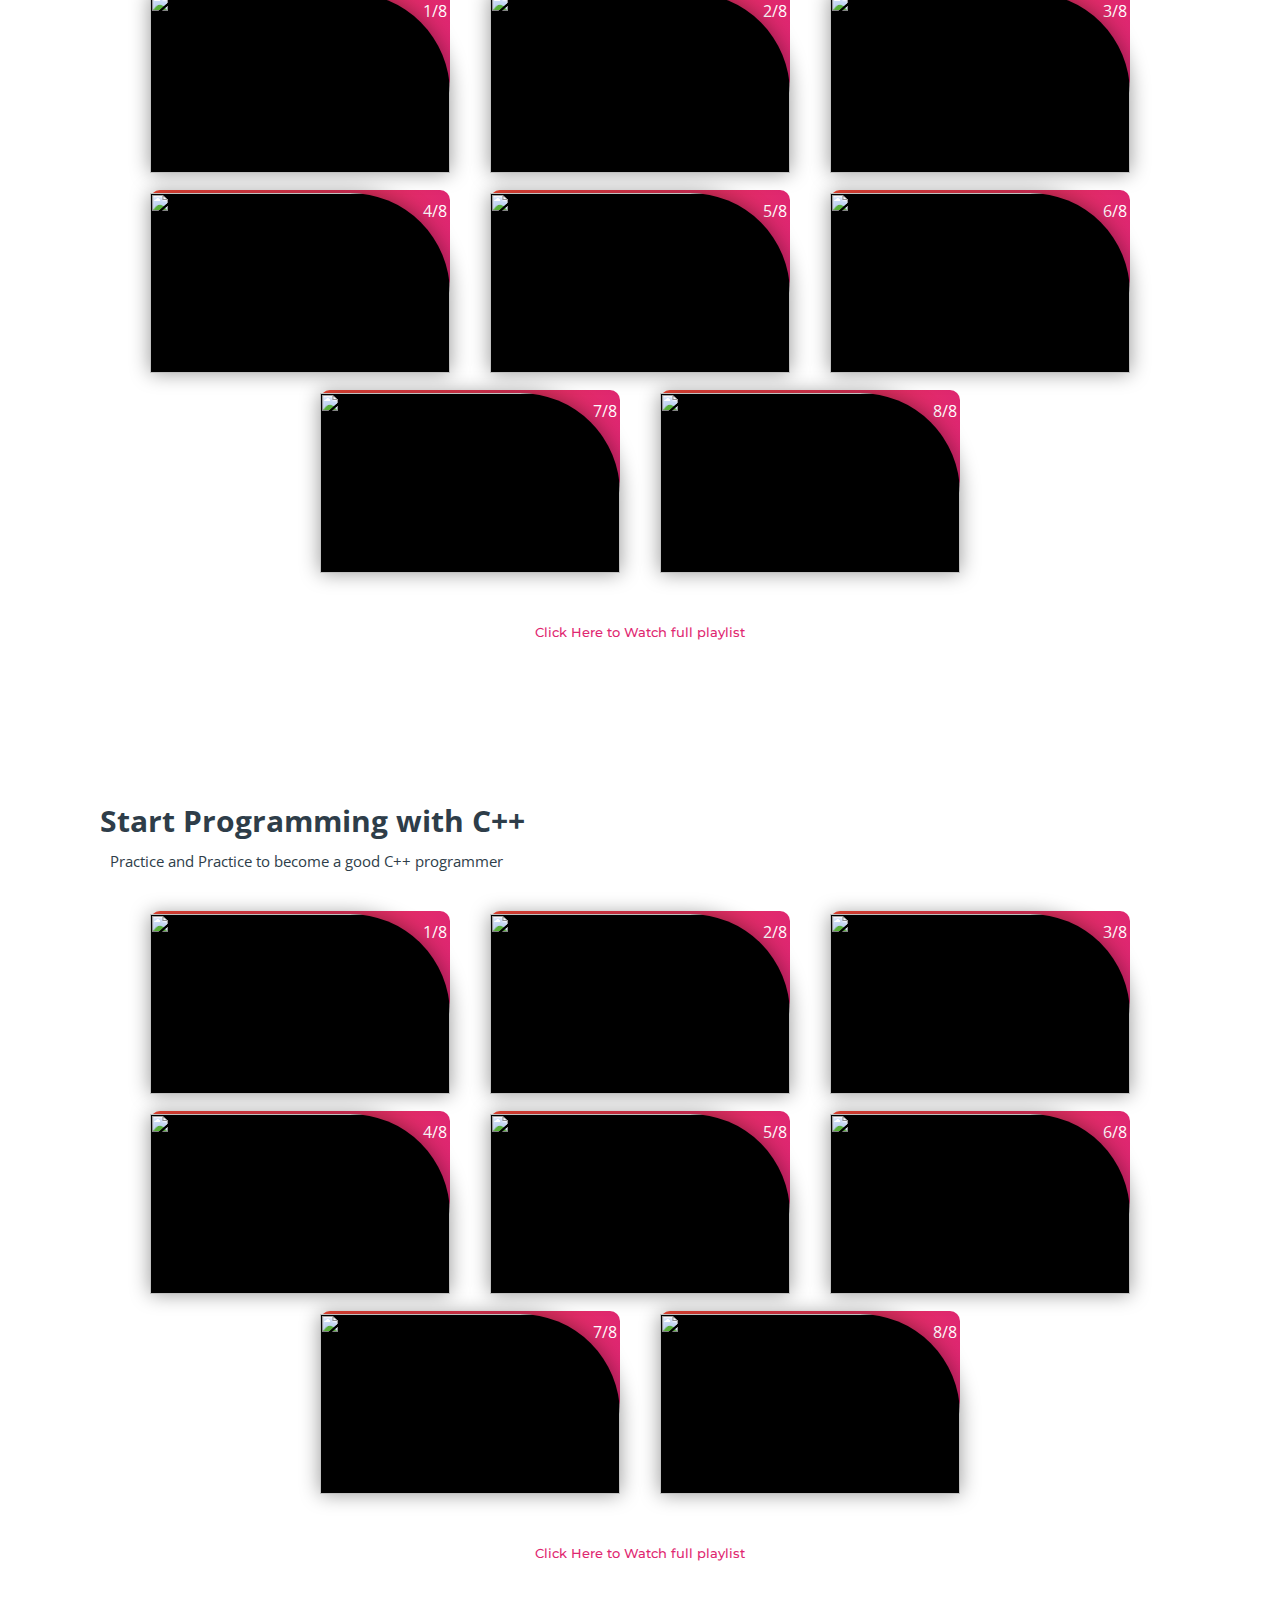
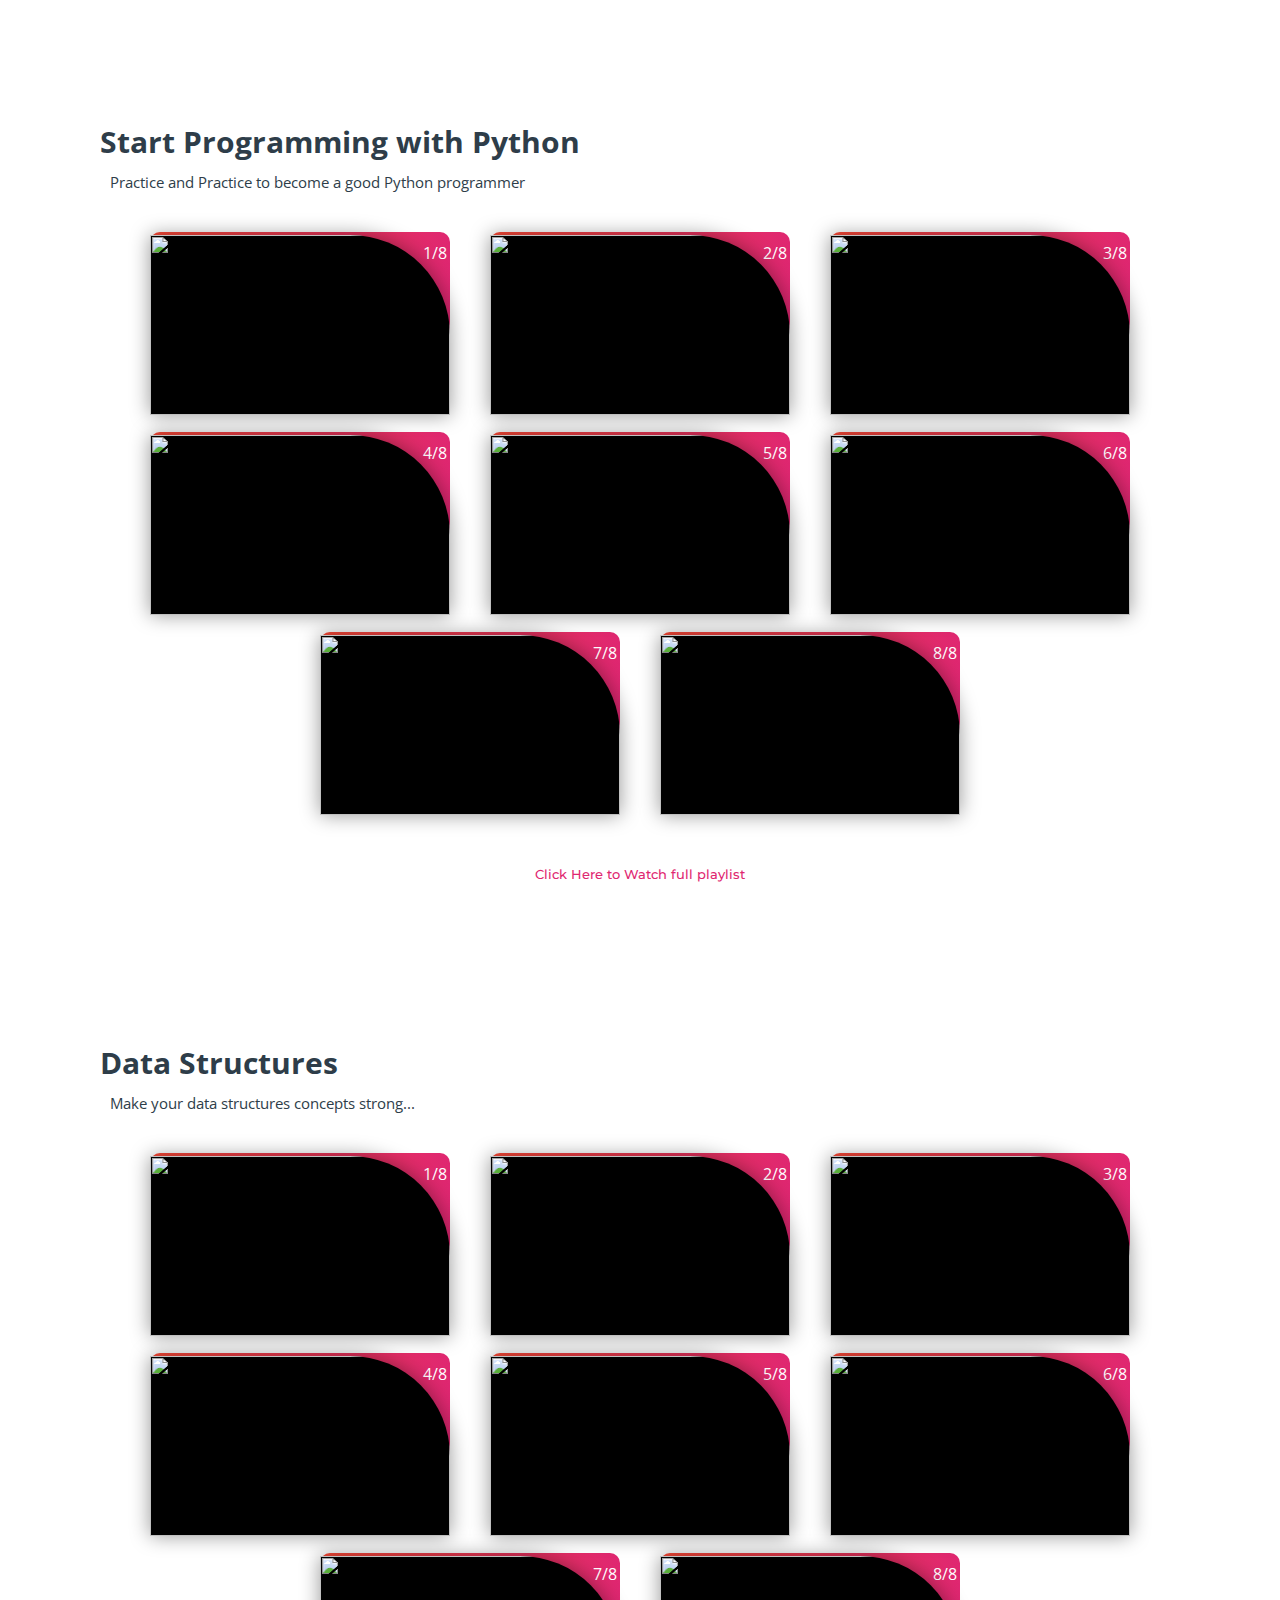
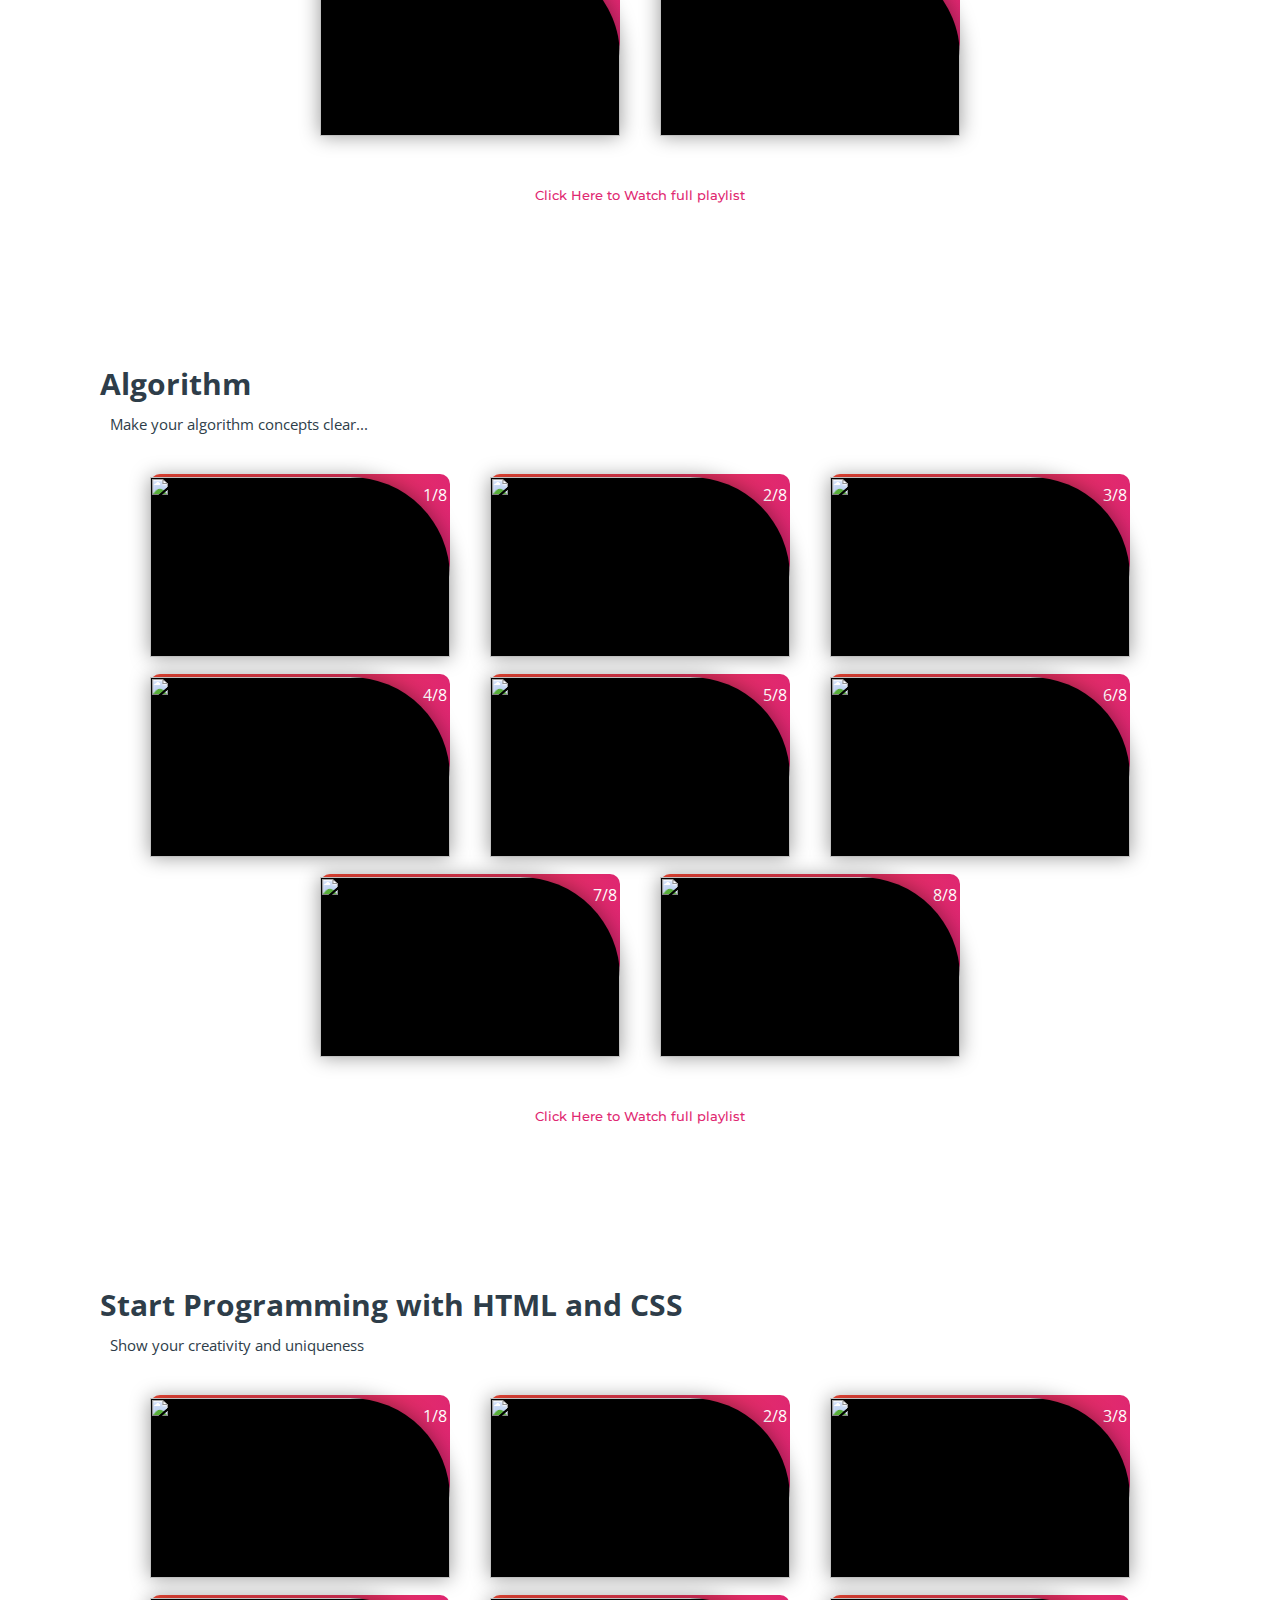
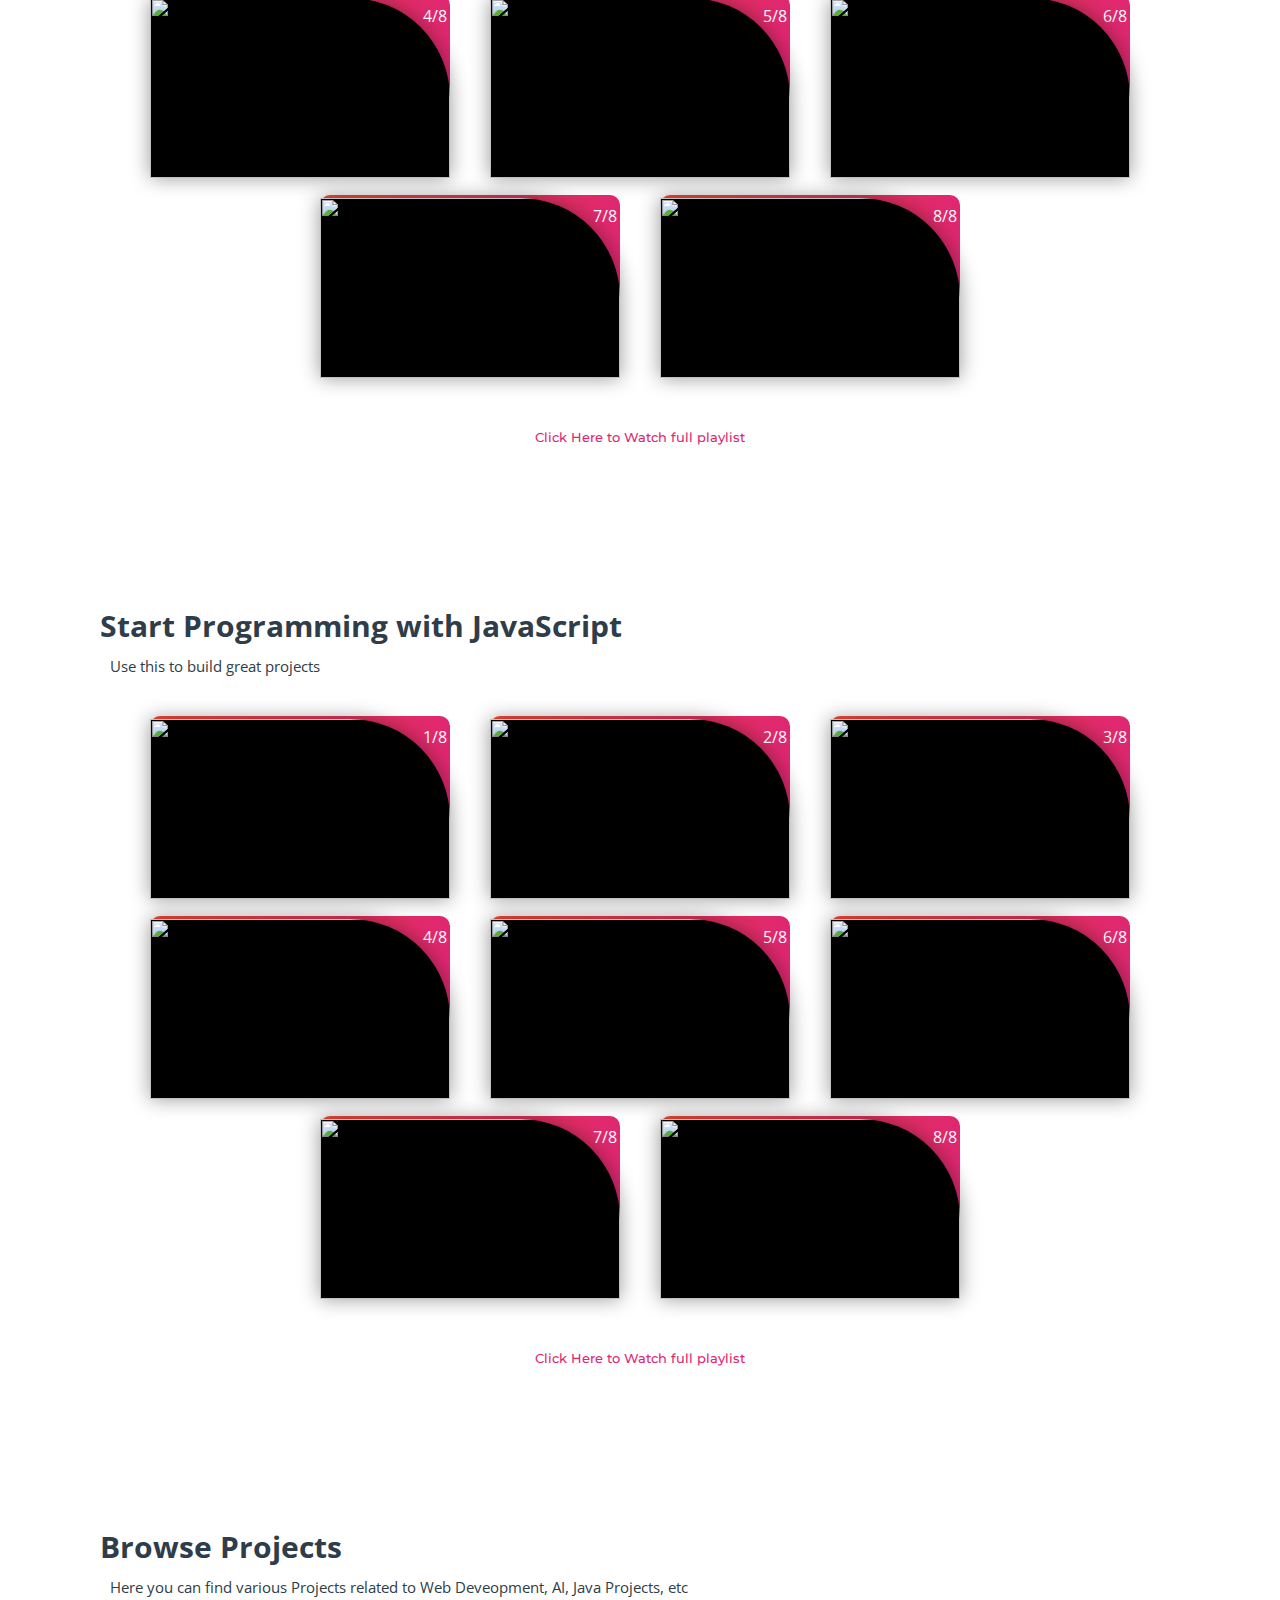
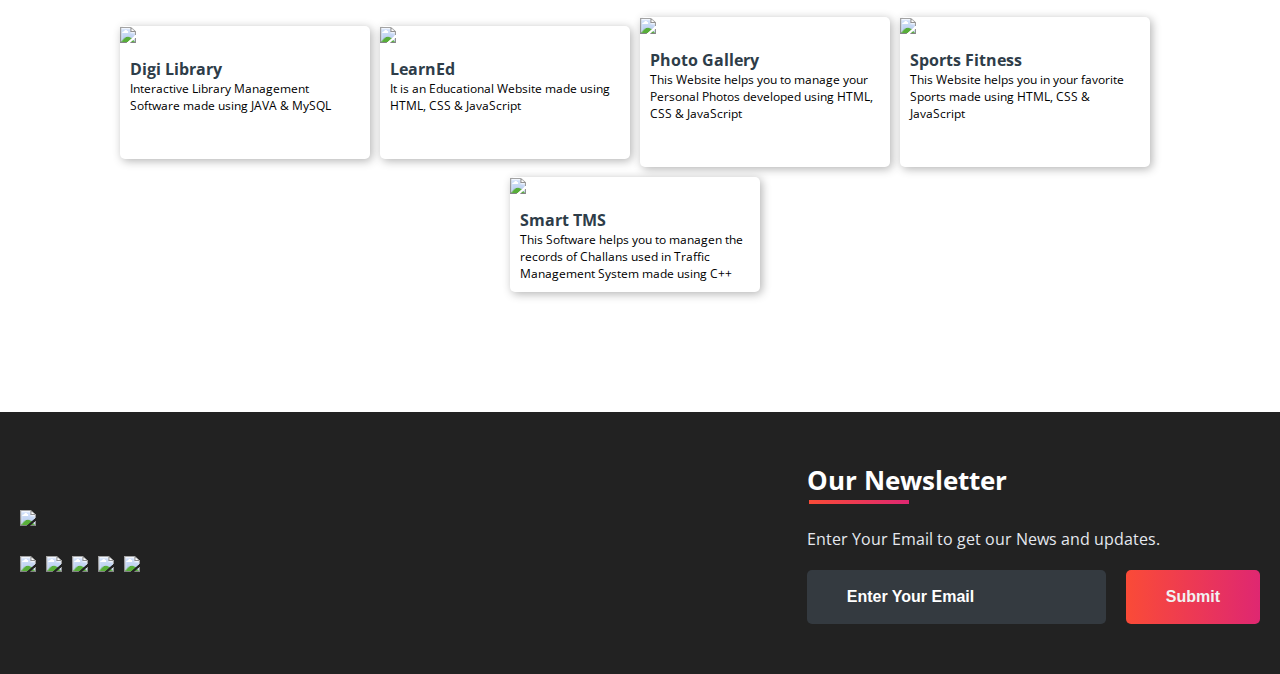
==== commit 1f47201f: "Add files via upload" ====
--- a/subjects/computer_courses.html
+++ b/subjects/computer_courses.html
@@ -2,7 +2,7 @@
 <html>
 <head>
 	<link rel="shortcut icon" type="png" href="../images/icon/favicon.png">
-	<title>Computer Science Courses on LearnEd</title>
+	<title>Computer Science Courses on EduConnect</title>
 	<link rel="stylesheet" type="text/css" href="subjects.css">
 	<script type="text/javascript" src="../script.js"></script>
 </head>
@@ -31,7 +31,7 @@
 
 <!-- MAIN Heading of Page -->
 	<div class="title">
-		<span>Computer Science Courses<br>on LearnEd</span>
+		<span>Computer Science Courses<br>on EduConnect</span>
 		<div class="shortdesc">
 			<p>Learn programming languages and concepts to prepare for a career in<br>hardware or software development</p>
 		</div>
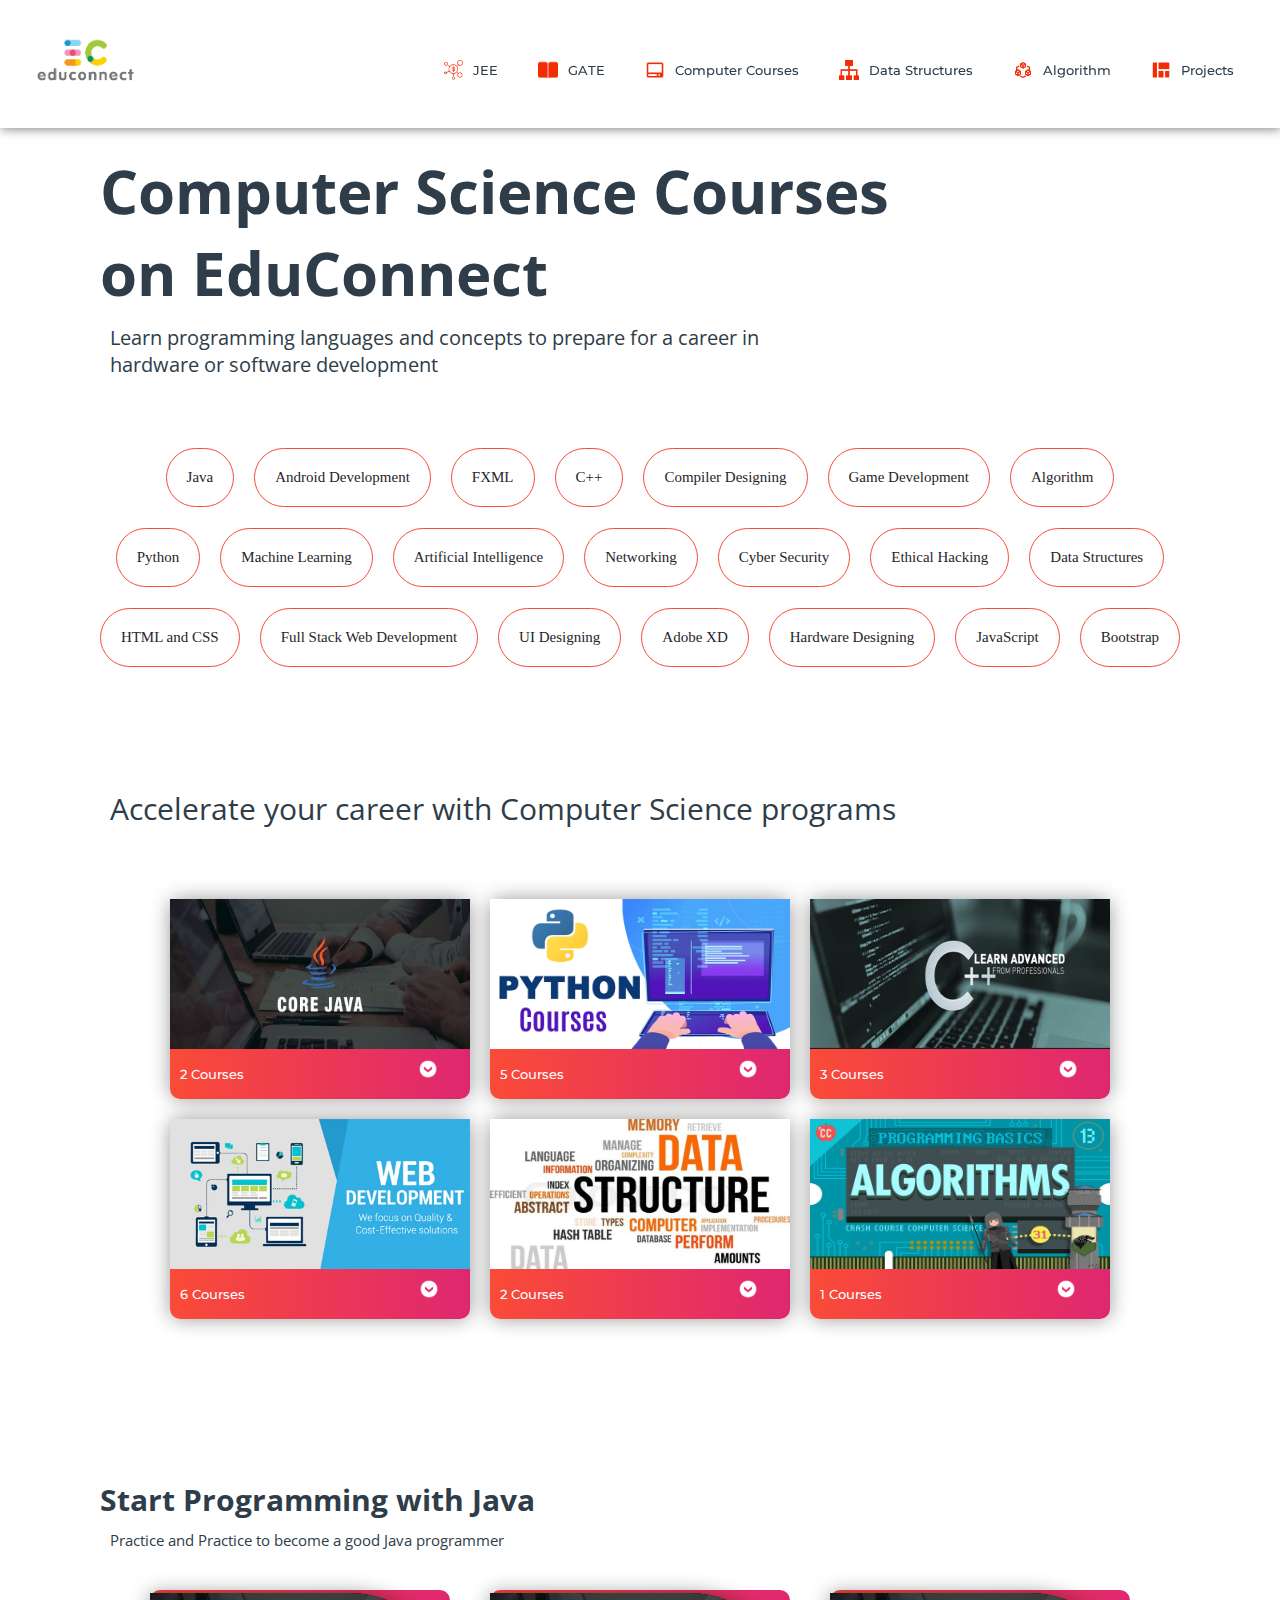
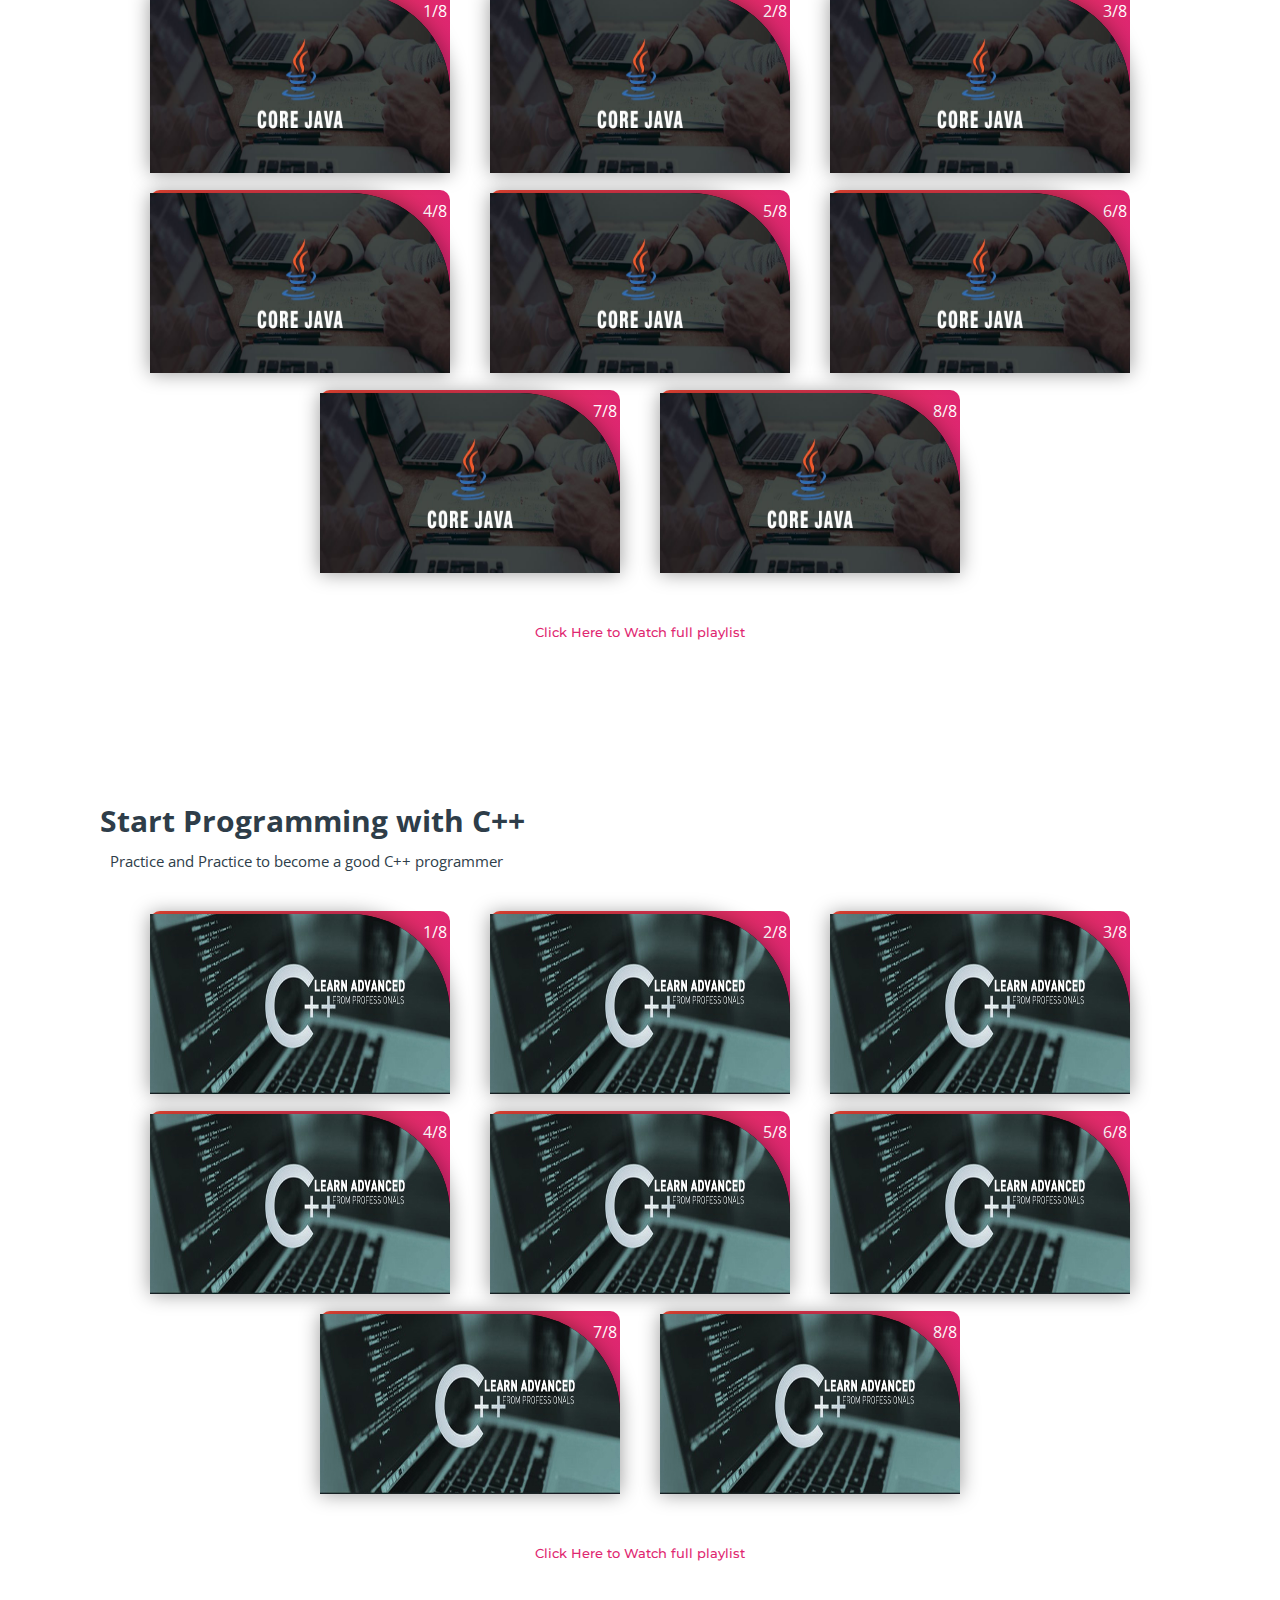
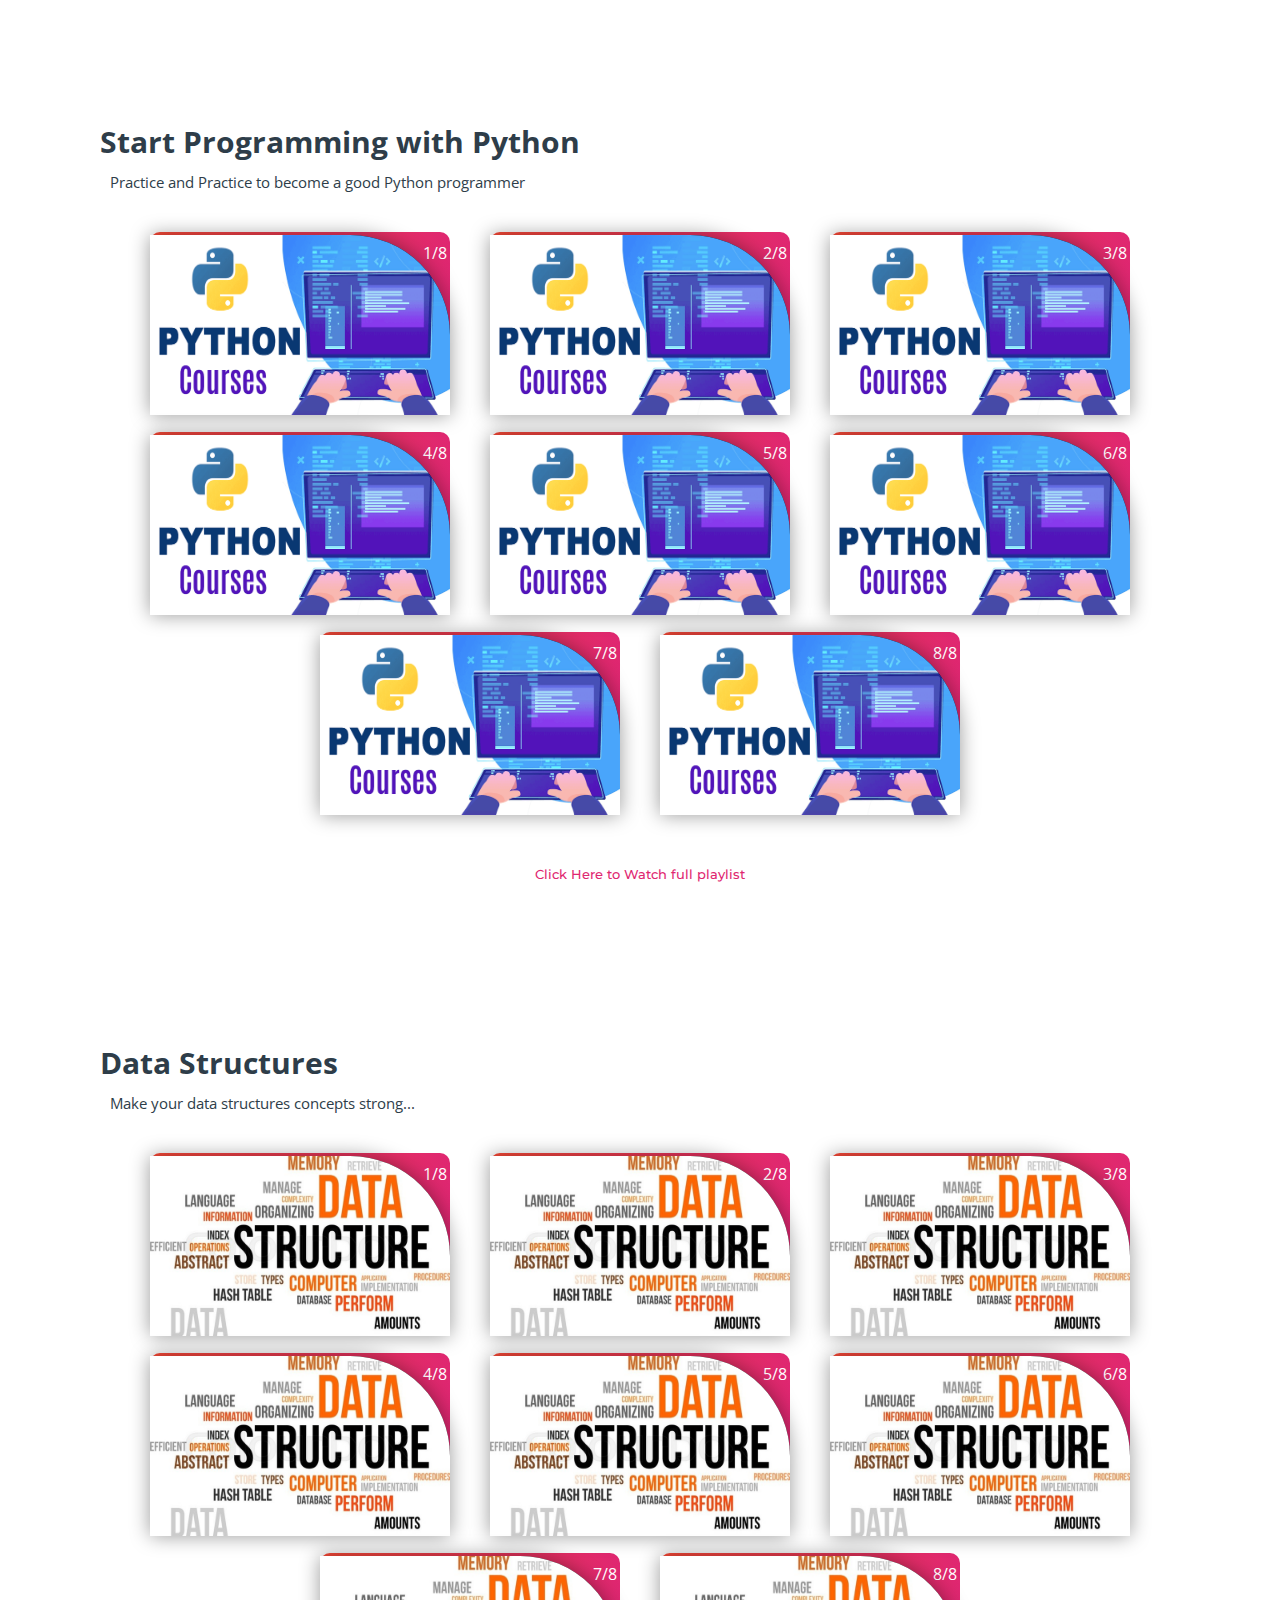
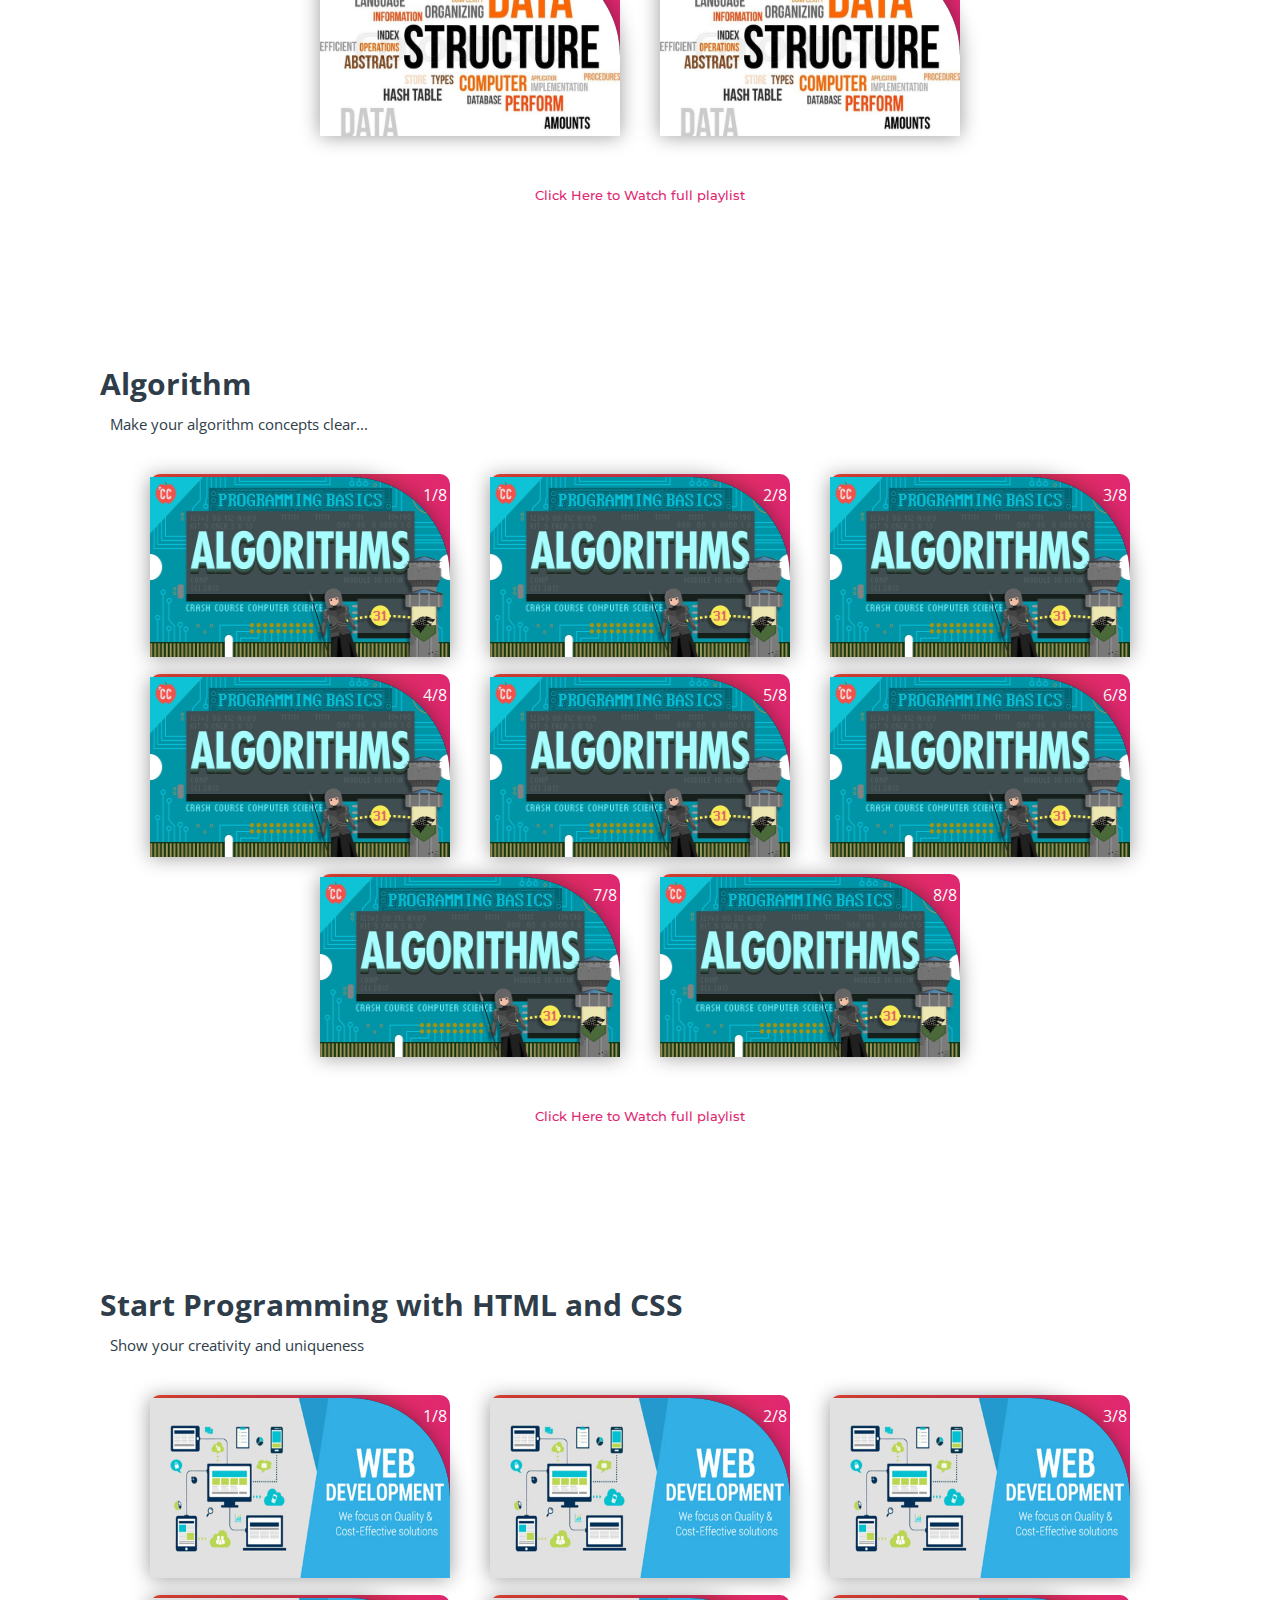
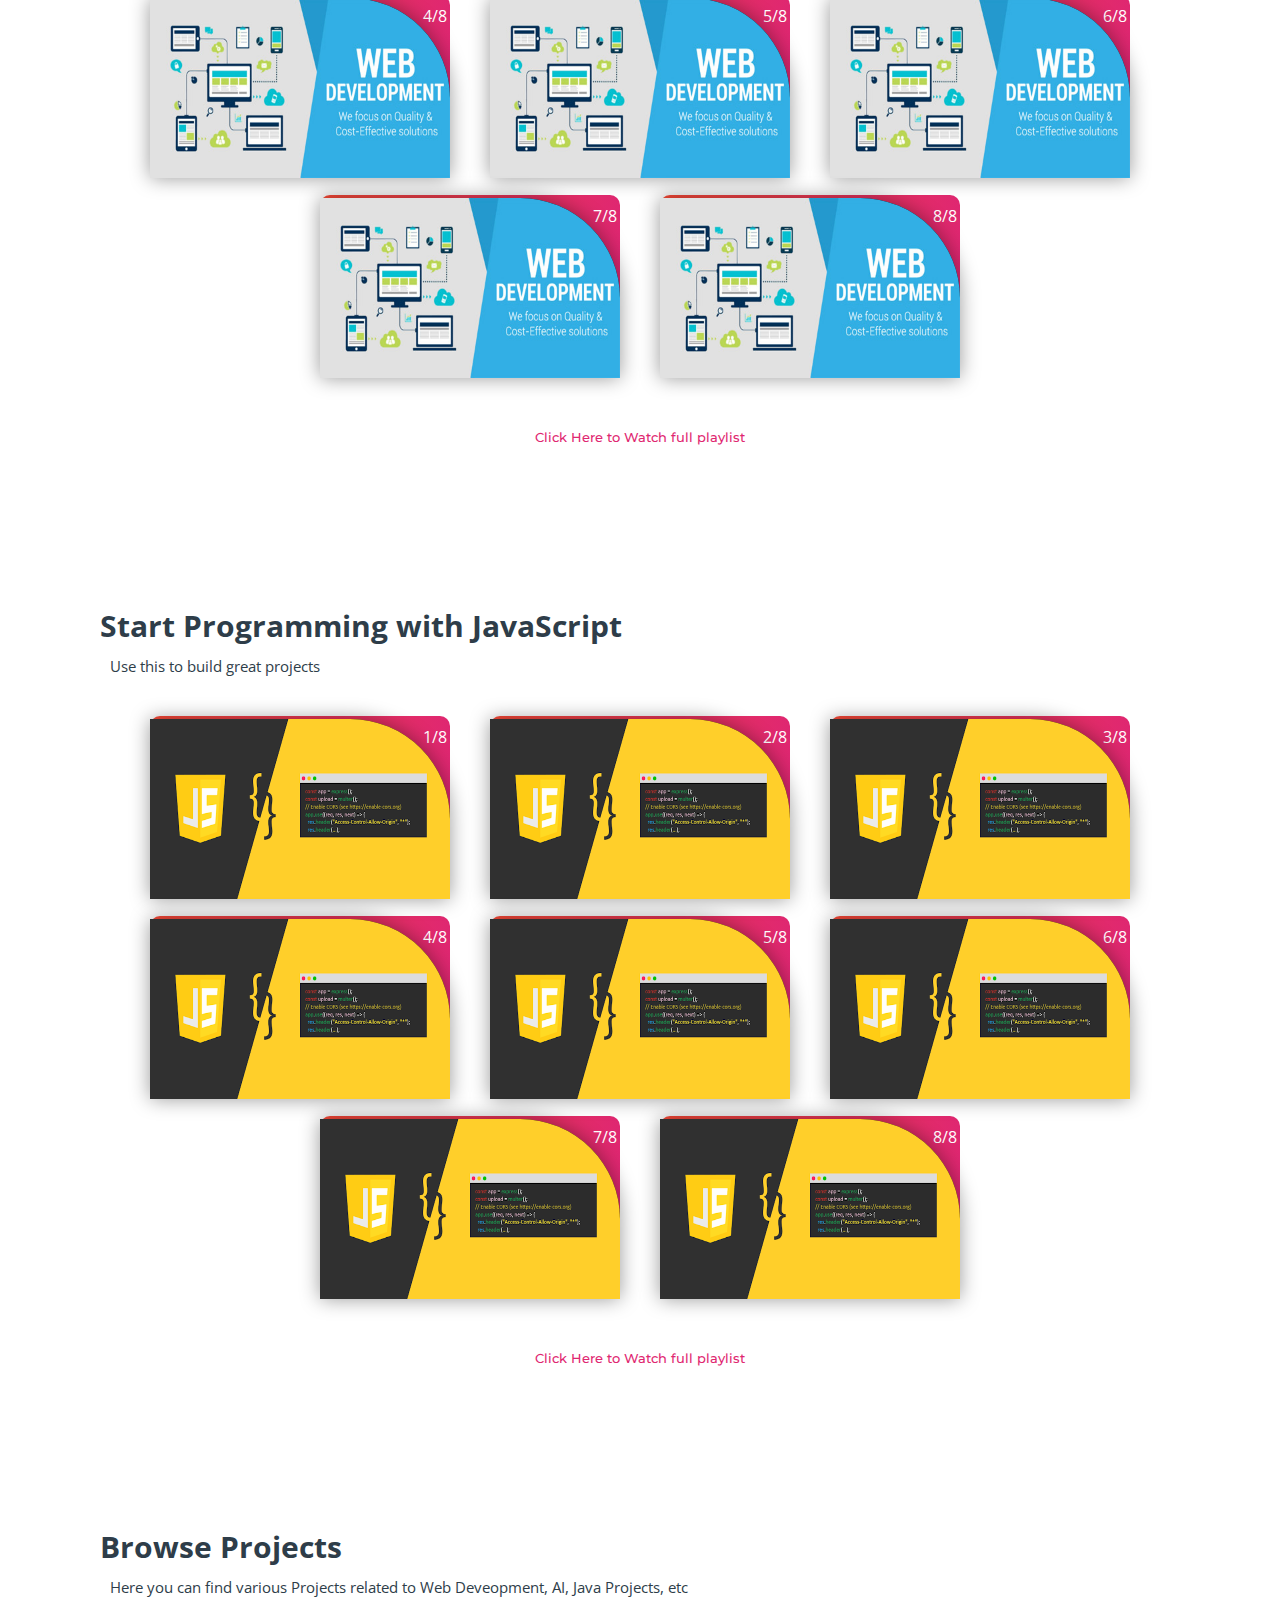
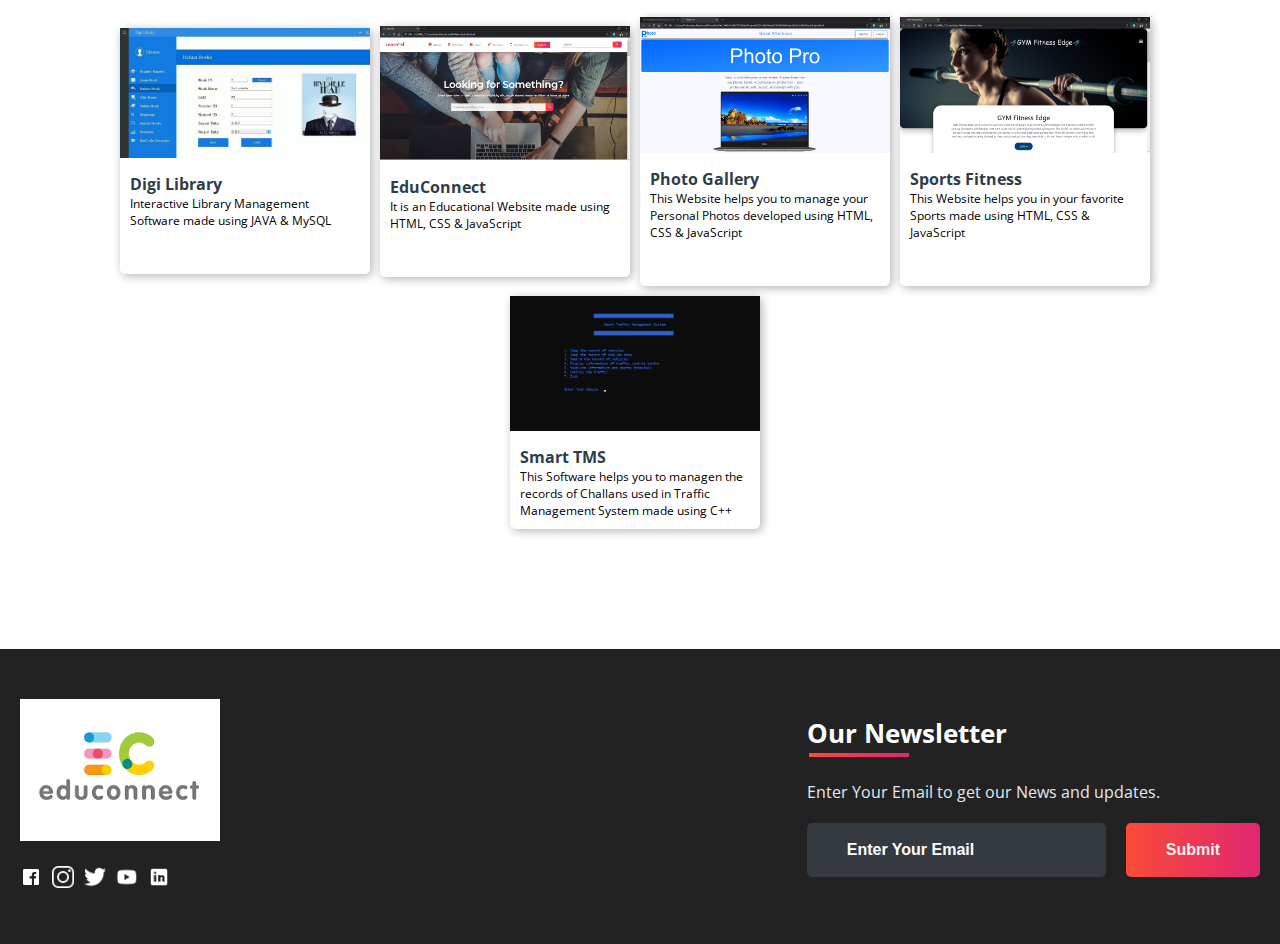
==== commit 1d85e539: "Add files via upload" ====
--- a/subjects/computer_courses.html
+++ b/subjects/computer_courses.html
@@ -540,7 +540,7 @@
 		<div class="project-card">
 			<img src="../images/projects/p2.jpg">
 			<div class="info">
-				<h4>LearnEd</h4><p>It is an Educational Website made using HTML, CSS & JavaScript</p>
+				<h4>EduConnect</h4><p>It is an Educational Website made using HTML, CSS & JavaScript</p>
 				<div class="download"><a href="https://github.com/roshan9419" target="_blank">Download</a></div>
 			</div>
 		</div>
